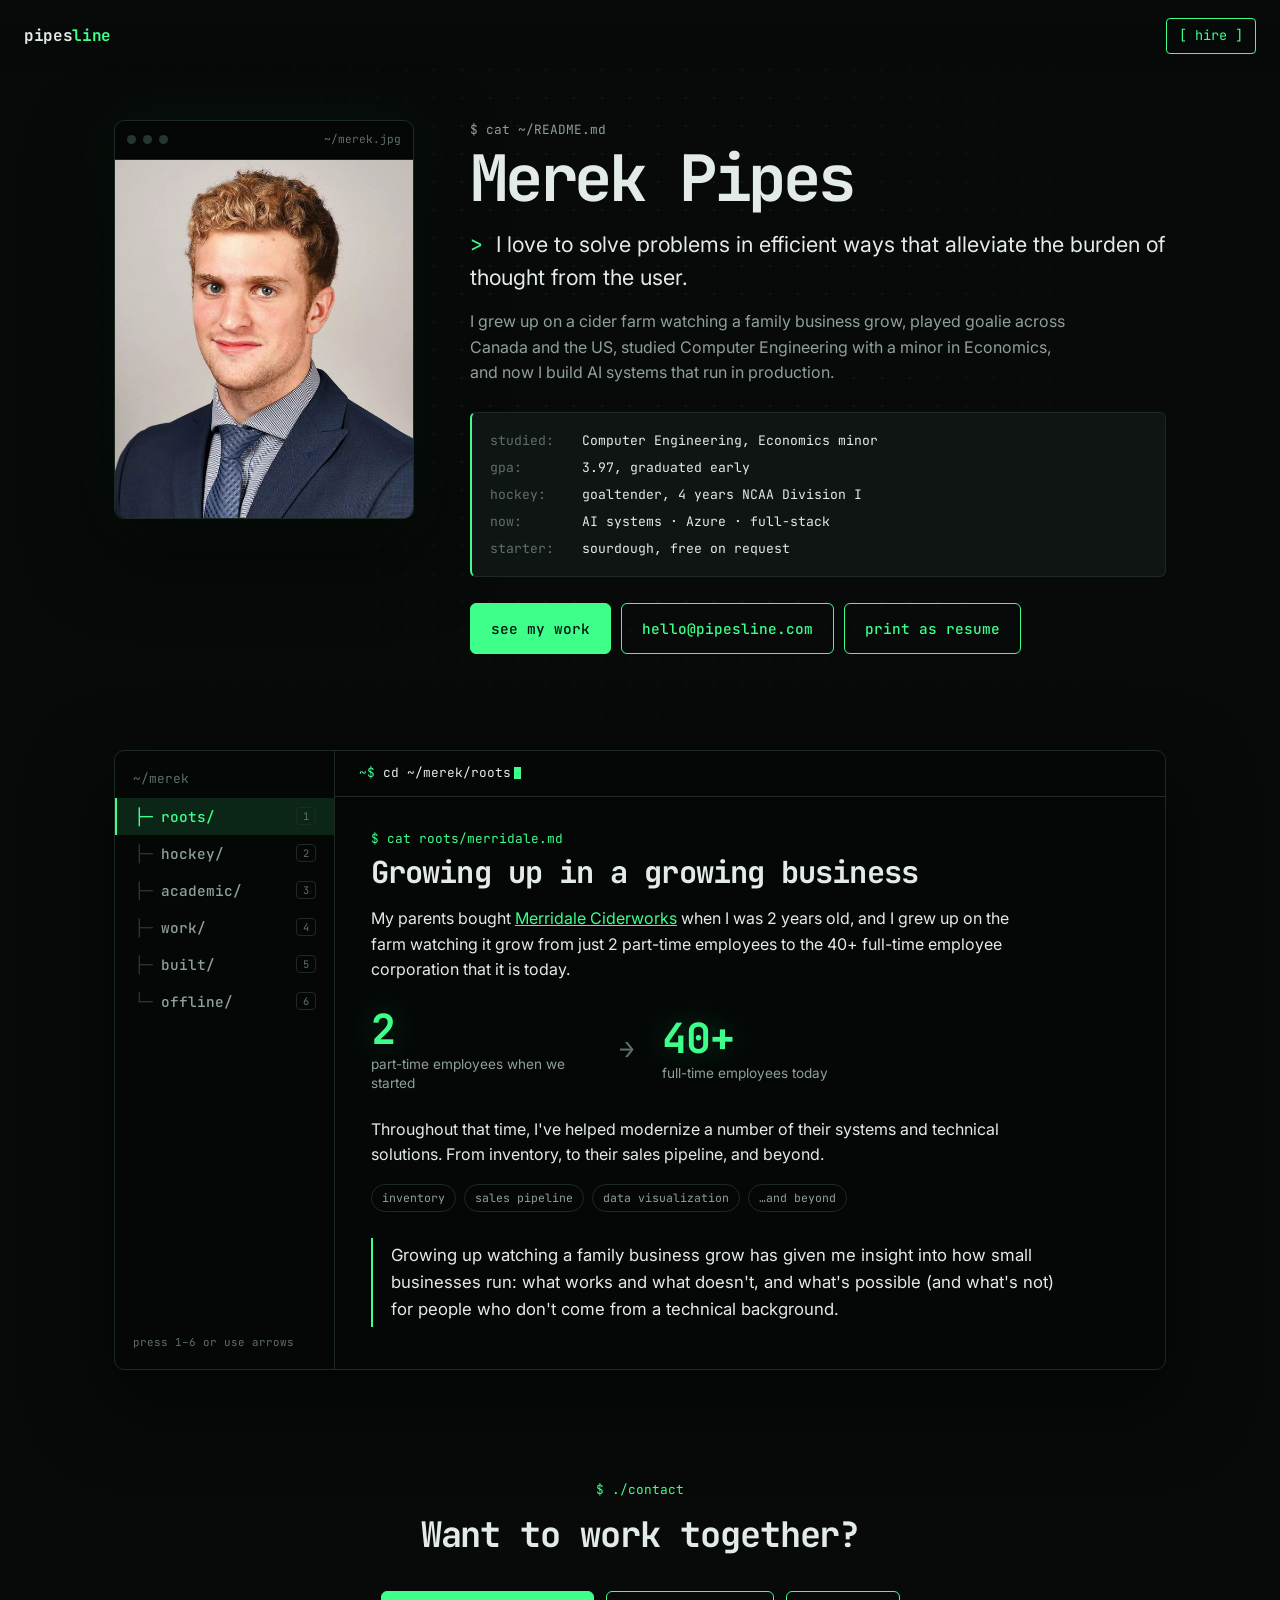
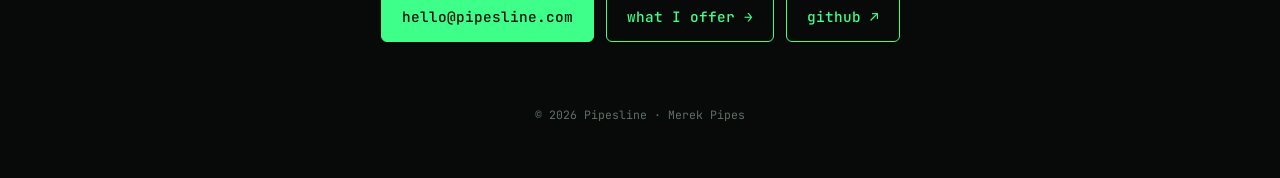
==== about.html @ 4e876d2f "Add interactive about page New /about page with headshot and a terminal-style explorer (roots, hocke" ====
<!doctype html>
<html lang="en">
<head>
  <meta charset="utf-8">
  <meta name="viewport" content="width=device-width, initial-scale=1">
  <title>Merek Pipes — About</title>
  <meta name="description" content="Merek Pipes: grew up in a family cider business, played NCAA D1 hockey, played NCAA D1 hockey as a goaltender, studied Computer Engineering with a minor in Economics, and now builds AI systems in Azure.">
  <meta name="theme-color" content="#070a09">
  <meta property="og:title" content="Merek Pipes — About">
  <meta property="og:description" content="Family business roots, D1 hockey, Computer Engineering, and production AI systems.">
  <meta property="og:url" content="https://pipesline.com/about">
  <meta property="og:image" content="https://pipesline.com/img/merek.jpg">
  <link rel="icon" href="data:image/svg+xml,%3Csvg xmlns='http://www.w3.org/2000/svg' viewBox='0 0 32 32'%3E%3Crect width='32' height='32' rx='7' fill='%23070a09'/%3E%3Cpath d='M11 26V8h6.5a5 5 0 0 1 0 10H11' fill='none' stroke='%233dff8a' stroke-width='3.5' stroke-linecap='round' stroke-linejoin='round'/%3E%3C/svg%3E">
  <link rel="preconnect" href="https://fonts.googleapis.com">
  <link rel="preconnect" href="https://fonts.gstatic.com" crossorigin>
  <link href="https://fonts.googleapis.com/css2?family=Inter:wght@400;500;600&family=JetBrains+Mono:wght@400;500;700&display=swap" rel="stylesheet">
  <link rel="stylesheet" href="styles.css">
  <link rel="stylesheet" href="about.css">
  <script>document.documentElement.classList.add('js')</script>
</head>
<body>
  <header class="topbar">
    <a class="mark mono" href="index.html">pipes<span>line</span></a>
    <nav class="top-links">
      <a class="hire mono" href="index.html#output">[ hire ]</a>
    </nav>
  </header>

  <main class="about">
    <!-- ---------- intro ---------- -->
    <section class="intro">
      <figure class="photo">
        <div class="term-bar" aria-hidden="true">
          <i></i><i></i><i></i>
          <span class="mono">~/merek.jpg</span>
        </div>
        <img src="img/merek.jpg" width="560" height="672" alt="Headshot of Merek Pipes in a navy suit">
      </figure>

      <div class="intro-text">
        <p class="cmd mono">$ cat ~/README.md</p>
        <h1 class="mono">Merek Pipes</h1>
        <p class="lead">I love to solve problems in efficient ways that alleviate the burden of thought from the user.</p>
        <p>I grew up on a cider farm watching a family business grow, played goalie across Canada and the US, studied Computer Engineering with a minor in Economics, and now I build AI systems that run in production.</p>

        <dl class="facts mono">
          <div><dt>studied</dt><dd>Computer Engineering, Economics minor</dd></div>
          <div><dt>gpa</dt><dd>3.97, graduated early</dd></div>
          <div><dt>hockey</dt><dd>goaltender, 4 years NCAA Division I</dd></div>
          <div><dt>now</dt><dd>AI systems · Azure · full-stack</dd></div>
          <div><dt>starter</dt><dd>sourdough, free on request</dd></div>
        </dl>

        <div class="intro-cta">
          <a class="btn primary mono" href="#explore" data-goto="work">see my work</a>
          <a class="btn mono" href="mailto:hello@pipesline.com" data-email>hello@pipesline.com</a>
          <button class="btn mono" type="button" data-print>print as resume</button>
        </div>
      </div>
    </section>

    <!-- ---------- explorer ---------- -->
    <section class="explorer" id="explore" aria-label="About Merek">
      <div class="tree mono" role="tablist" aria-label="Sections" aria-orientation="vertical">
        <p class="tree-root" aria-hidden="true">~/merek</p>
        <button role="tab" id="t-roots" aria-controls="roots" type="button"><span class="br" aria-hidden="true">├─</span>roots/<kbd>1</kbd></button>
        <button role="tab" id="t-hockey" aria-controls="hockey" type="button"><span class="br" aria-hidden="true">├─</span>hockey/<kbd>2</kbd></button>
        <button role="tab" id="t-academic" aria-controls="academic" type="button"><span class="br" aria-hidden="true">├─</span>academic/<kbd>3</kbd></button>
        <button role="tab" id="t-work" aria-controls="work" type="button"><span class="br" aria-hidden="true">├─</span>work/<kbd>4</kbd></button>
        <button role="tab" id="t-built" aria-controls="built" type="button"><span class="br" aria-hidden="true">├─</span>built/<kbd>5</kbd></button>
        <button role="tab" id="t-offline" aria-controls="offline" type="button"><span class="br" aria-hidden="true">└─</span>offline/<kbd>6</kbd></button>
        <p class="tree-hint" aria-hidden="true">press 1–6 or use arrows</p>
      </div>

      <div class="pane">
        <div class="pane-bar mono" aria-hidden="true"><span class="pane-prompt">~$</span> <span id="paneCmd">ls ~/merek</span><span class="caret"></span></div>

        <!-- roots -->
        <section class="panel" role="tabpanel" id="roots" aria-labelledby="t-roots" tabindex="0">
          <p class="cmd mono">$ cat roots/merridale.md</p>
          <h2 class="mono">Growing up in a growing business</h2>
          <p>My parents bought <a href="https://merridale.ca" target="_blank" rel="noopener">Merridale Ciderworks</a> when I was 2 years old, and I grew up on the farm watching it grow from just 2 part-time employees to the 40+ full-time employee corporation that it is today.</p>

          <div class="stats">
            <div class="stat"><b class="mono" data-count="2">2</b><span>part-time employees when we started</span></div>
            <div class="stat-arrow mono" aria-hidden="true">→</div>
            <div class="stat"><b class="mono" data-count="40" data-suffix="+">40+</b><span>full-time employees today</span></div>
          </div>

          <p>Throughout that time, I've helped modernize a number of their systems and technical solutions. From inventory, to their sales pipeline, and beyond.</p>
          <ul class="tags mono" aria-label="Systems I helped modernize">
            <li>inventory</li><li>sales pipeline</li><li>data visualization</li><li>…and beyond</li>
          </ul>
          <blockquote>Growing up watching a family business grow has given me insight into how small businesses run: what works and what doesn't, and what's possible (and what's not) for people who don't come from a technical background.</blockquote>
        </section>

        <!-- hockey -->
        <section class="panel" role="tabpanel" id="hockey" aria-labelledby="t-hockey" tabindex="0">
          <p class="cmd mono">$ traceroute union-college</p>
          <h2 class="mono">Hockey took me across the map</h2>
          <p>I grew up in Cobble Hill, BC, and played hockey all across Canada and the United States. It took me from Shawnigan Lake, to Richmond, to La Ronge, Saskatchewan, to Swan Valley, Manitoba, and all the way to Schenectady, New York, where I got a hockey scholarship to play goal for Union College.</p>

          <div class="route" style="--p: 0">
            <div class="route-track" aria-hidden="true"><div class="route-fill"></div></div>
            <ol>
              <li><span class="dot" aria-hidden="true"></span><b>Shawnigan Lake</b><span>British Columbia</span></li>
              <li><span class="dot" aria-hidden="true"></span><b>Richmond</b><span>British Columbia</span></li>
              <li><span class="dot" aria-hidden="true"></span><b>La Ronge</b><span>Saskatchewan</span></li>
              <li><span class="dot" aria-hidden="true"></span><b>Swan Valley</b><span>Manitoba</span></li>
              <li><span class="dot" aria-hidden="true"></span><b>Schenectady</b><span>New York · Union College</span></li>
            </ol>
          </div>
          <button class="replay mono" type="button" data-replay>↻ replay the trip</button>

          <div class="stats">
            <div class="stat"><b class="mono">4</b><span>years at Union College, NCAA Division I</span></div>
            <div class="stat"><b class="mono">4×</b><span>Thomas Van Arden Dukehart Academic Award, highest GPA on the team</span></div>
          </div>
        </section>

        <!-- academic -->
        <section class="panel" role="tabpanel" id="academic" aria-labelledby="t-academic" tabindex="0">
          <p class="cmd mono">$ cat academic/transcript</p>
          <h2 class="mono">Union College</h2>
          <p>A degree in Computer Engineering with a minor in Economics. I graduated early with a 3.97 GPA while juggling hockey, school, and research.</p>

          <div class="stats">
            <div class="stat"><b class="mono" data-count="3.97" data-decimals="2">3.97</b><span>GPA</span></div>
            <div class="stat"><b class="mono">early</b><span>graduated ahead of schedule</span></div>
          </div>

          <h3 class="mono">research/</h3>
          <p>For my 3rd and 4th year, I did research with Professor Chandra Pappu in using chaos theory for a joint radar and communication waveform: <em>controlled chaotic signals for dual-functional bistatic radar-communication systems</em>. The idea is to integrate radar with communications so you need fewer RF transmitters.</p>
          <figure class="chaos">
            <canvas id="chaos" height="150" aria-hidden="true"></canvas>
            <figcaption class="mono">
              <span>two Lorenz signals that start <b>0.000001</b> apart. deterministic, but they look like noise.</span>
              <button type="button" data-rerun>↻ nudge &amp; rerun</button>
            </figcaption>
          </figure>

          <h3 class="mono">awards/</h3>
          <ul class="awards">
            <li><b>IEEE AESS Engineering Scholarship</b><span>Given to only 2 people annually across the country, for research in the aerospace field. The first recipient from Union College.</span></li>
            <li><b>Top Computer / Electrical Engineer</b><span>Awarded to the most excellent Computer or Electrical Engineer in my year.</span></li>
            <li><b>4× AHCA All-American Scholar</b><span>American Hockey Coaches Association.</span></li>
            <li><b>ECAC Hockey All-Academic Team</b></li>
            <li><b>4× Thomas Van Arden Dukehart Academic Award</b><span>Highest GPA on the Union men's hockey team.</span></li>
          </ul>
        </section>

        <!-- work -->
        <section class="panel" role="tabpanel" id="work" aria-labelledby="t-work" tabindex="0">
          <p class="cmd mono">$ ls work/</p>
          <h2 class="mono">Two systems, both running in production</h2>
          <p>At work, I've built two different systems. Both are full IaC setups in Azure.</p>

          <article class="system">
            <p class="ship-k mono">01 · graph rag · prediction</p>
            <h3>Time entries that write themselves</h3>
            <p>It pulls data from a number of integrations and stores it on a synced schedule. It then makes predictions on that data using a graph RAG system to create time entries for billable and non-billable hours against jobs.</p>

            <div class="flow">
              <ul class="sources mono" aria-label="Integrations">
                <li>GitHub</li><li>Google Calendar</li><li>Google Drive</li><li>Outlook Calendar</li><li>OneDrive</li><li>Jira</li><li>Zoom</li><li>etc.</li>
              </ul>
              <div class="flow-pipe mono" aria-hidden="true"><span>synced on a schedule</span></div>
              <div class="entry mono" id="entry">
                <p class="entry-head"><span>new time entry</span><em>example</em></p>
                <dl>
                  <div><dt>job</dt><dd data-v="Client A · Platform rebuild"></dd></div>
                  <div><dt>task</dt><dd data-v="Development"></dd></div>
                  <div><dt>hours</dt><dd data-v="2.5"></dd></div>
                  <div><dt>billable</dt><dd data-v="yes"></dd></div>
                  <div><dt>notes</dt><dd data-v="Sprint review, PR fixes"></dd></div>
                </dl>
              </div>
            </div>

            <p>A time entry has a lot of fields (job, task, hours, and more) that it needs to accurately guess, so it uses both heuristics and classification. It falls through a tiered system, first to last:</p>
            <ol class="layers mono">
              <li>history for the client <span>learned behaviour</span></li>
              <li>history of teammates</li>
              <li>full-text search</li>
              <li>vector search</li>
              <li>LLMs</li>
              <li>…and more</li>
            </ol>
          </article>

          <article class="system">
            <p class="ship-k mono">02 · agent · reporting</p>
            <h3>A chatbot that can actually do things</h3>
            <p>A chatbot that has sandboxed access to do reporting, as well as take actions like approving timesheets. It can create charts for a user, tracks the history of how people are using it, and has proper token tooling for security.</p>
            <ul class="tags mono">
              <li>sandboxed reporting</li><li>approves timesheets</li><li>builds charts</li><li>usage history</li><li>token security</li>
            </ul>
          </article>

          <h3 class="mono">also/</h3>
          <p>Outside of that, I keep up to date on all the models, and I have extensive experience in how best to use AI within a corporate environment in the most secure way possible. Before this I was doing a lot of full-stack web development, and I have a ton of experience on the web side of things.</p>
          <ul class="tags mono" aria-label="Stack">
            <li>Azure</li><li>IaC</li><li>Graph RAG</li><li>vector search</li><li>LLM agents</li><li>secure enterprise AI</li><li>full-stack web</li>
          </ul>
        </section>

        <!-- built -->
        <section class="panel" role="tabpanel" id="built" aria-labelledby="t-built" tabindex="0">
          <p class="cmd mono">$ ls built/</p>
          <h2 class="mono">Things I've built</h2>
          <div class="shipped">
            <a class="ship" href="https://qclstaffboats.com" target="_blank" rel="noopener">
              <span class="ship-k mono">operations · live ↗</span>
              <b>qclstaffboats.com</b>
              <span>Staff scheduling and boat booking for a fishing lodge.</span>
            </a>
            <a class="ship" href="https://rentive.ca" target="_blank" rel="noopener">
              <span class="ship-k mono">product · live ↗</span>
              <b>rentive.ca</b>
              <span>Rental marketplace with AI support and AI listing import. Built solo.</span>
            </a>
            <div class="ship">
              <span class="ship-k mono">data viz</span>
              <b>Merridale sales pipeline</b>
              <span>Data visualization of the sales pipeline at Merridale Ciderworks.</span>
            </div>
            <div class="ship">
              <span class="ship-k mono">hardware · ml</span>
              <b>Remote weather station</b>
              <span>A remote weather station powered by machine learning.</span>
            </div>
          </div>
          <button class="replay mono" type="button" data-goto="work">→ and the two systems I built at work</button>
        </section>

        <!-- offline -->
        <section class="panel" role="tabpanel" id="offline" aria-labelledby="t-offline" tabindex="0">
          <p class="cmd mono">$ cat offline/*.txt</p>
          <h2 class="mono">When I'm not coding</h2>
          <ul class="hobbies">
            <li><span class="glyph mono" aria-hidden="true">U·ᴥ·U</span><b class="mono">dog sitting</b></li>
            <li><span class="glyph mono" aria-hidden="true">■━━■</span><b class="mono">working out</b></li>
            <li><span class="glyph mono" aria-hidden="true">━━╋━━</span><b class="mono">BJJ</b></li>
            <li><span class="glyph mono" aria-hidden="true">~♨~</span><b class="mono">cooking + baking</b></li>
          </ul>

          <div class="starter">
            <div class="jar" aria-hidden="true"><div class="dough"></div></div>
            <div class="starter-text">
              <p>I would happily share sourdough starter with anyone who would ask.</p>
              <p class="mono starter-state" id="starterState" aria-live="polite">status: hungry</p>
              <button class="btn mono" type="button" id="feed">feed the starter</button>
              <a class="btn primary mono" id="askStarter" href="mailto:hello@pipesline.com?subject=Sourdough%20starter" hidden>ask for some →</a>
            </div>
          </div>
        </section>
      </div>
    </section>

    <section class="about-foot">
      <p class="cmd mono">$ ./contact</p>
      <h2 class="mono">Want to work together?</h2>
      <div class="cta">
        <a class="btn primary mono" href="mailto:hello@pipesline.com" data-email>hello@pipesline.com</a>
        <a class="btn mono" href="index.html">what I offer →</a>
        <a class="btn mono" href="https://github.com/merekpipesvi" target="_blank" rel="noopener">github ↗</a>
      </div>
      <footer class="foot mono">© 2026 Pipesline · Merek Pipes</footer>
    </section>
  </main>

  <script src="config.js"></script>
  <script src="about.js" defer></script>
</body>
</html>
---- styles.css ----
:root {
  --bg: #070a09;
  --bg-2: #0c110f;
  --surface: #0e1512;
  --line: #1d2a24;
  --text: #e2ebe5;
  --muted: #8fa096;
  --dim: #5f7066;
  --accent: #3dff8a;
  --accent-ink: #03130a;
  --accent-soft: rgba(61, 255, 138, .12);
  --pipe: #111a16;
  --pipe-edge: #26362e;
  --mono: 'JetBrains Mono', ui-monospace, SFMono-Regular, Menlo, Consolas, monospace;
  --sans: 'Inter', system-ui, -apple-system, 'Segoe UI', Roboto, sans-serif;
  --node: 56px;
  --gutter: 24px;
  color-scheme: dark;
}

* { box-sizing: border-box; }
html { scroll-behavior: smooth; }
body {
  margin: 0;
  position: relative;
  overflow-x: hidden;
  background: var(--bg);
  color: var(--text);
  font: 16px/1.6 var(--sans);
  -webkit-font-smoothing: antialiased;
}
/* faint dot grid */
body::before {
  content: "";
  position: fixed;
  inset: 0;
  pointer-events: none;
  background-image: radial-gradient(rgba(61, 255, 138, .08) 1px, transparent 1px);
  background-size: 28px 28px;
  -webkit-mask-image: radial-gradient(ellipse at 50% 35%, #000 25%, transparent 75%);
          mask-image: radial-gradient(ellipse at 50% 35%, #000 25%, transparent 75%);
}

.mono { font-family: var(--mono); }
.sr-only {
  position: absolute; width: 1px; height: 1px; padding: 0; margin: -1px;
  overflow: hidden; clip: rect(0 0 0 0); white-space: nowrap; border: 0;
}
:focus-visible { outline: 2px solid var(--accent); outline-offset: 3px; border-radius: 4px; }
a { color: var(--accent); }

.skip { position: absolute; left: -9999px; top: 12px; z-index: 20; background: var(--accent); color: var(--accent-ink); padding: 8px 12px; }
.skip:focus { left: 12px; }

/* ---------- top bar ---------- */
.topbar {
  position: fixed; inset: 0 0 auto; z-index: 10;
  display: flex; justify-content: space-between; align-items: center;
  padding: 18px var(--gutter);
  background: linear-gradient(var(--bg) 35%, transparent);
}
.mark { color: var(--text); text-decoration: none; font-weight: 700; letter-spacing: -.02em; }
.mark span, .wordmark span { color: var(--accent); }
.hire {
  color: var(--accent); text-decoration: none; font-size: .85rem;
  padding: 6px 12px; border: 1px solid var(--accent); border-radius: 4px;
  transition: background .2s, color .2s;
}
.hire:hover { background: var(--accent); color: var(--accent-ink); }
.top-links { display: flex; gap: 10px; }
.hire.ghost { color: var(--muted); border-color: var(--line); }
.hire.ghost:hover { color: var(--accent-ink); border-color: var(--accent); }
.more-link { display: inline-block; margin-top: 16px; color: var(--accent); font-size: .8rem; text-decoration: none; }
.more-link span { color: var(--muted); transition: color .2s; }
.more-link:hover span { color: var(--text); }

/* ---------- pipe ---------- */
main { position: relative; z-index: 2; }
.pipe { position: absolute; top: 0; left: 0; z-index: 1; pointer-events: none; }
.pipe path { fill: none; stroke-linecap: round; stroke-linejoin: round; }
.p-measure { stroke: none; }
.p-edge { stroke: var(--pipe-edge); stroke-width: 20; }
.p-body { stroke: var(--pipe); stroke-width: 14; }
.p-glow { stroke: var(--accent); stroke-width: 24; opacity: .13; }
.p-fill { stroke: var(--accent); stroke-width: 8; }
.p-mask { stroke: #fff; stroke-width: 10; }
.p-flow {
  stroke: rgba(3, 19, 10, .55); stroke-width: 3;
  stroke-dasharray: 2 16;
  animation: flow .7s linear infinite;
}
@keyframes flow { to { stroke-dashoffset: -18; } }
.p-glow, .p-fill, .p-head, .p-head-glow { visibility: hidden; }
.flowing .p-glow, .flowing .p-fill { visibility: visible; }
.has-head .p-head, .has-head .p-head-glow { visibility: visible; }
.p-head { fill: #d9ffe8; }

.flange {
  width: 36px; height: 16px;
  background: var(--pipe); border: 2px solid var(--pipe-edge); border-radius: 4px;
  transition: border-color .4s, box-shadow .4s;
}
.flowing .inlet, .output.on .sink { border-color: var(--accent); box-shadow: 0 0 24px rgba(61, 255, 138, .45); }

/* ---------- hero ---------- */
.hero {
  position: relative;
  min-height: 100vh; min-height: 100svh;
  display: grid; place-content: center; text-align: center;
  padding: 0 var(--gutter);
}
.prompt { color: var(--dim); font-size: .85rem; margin: 0 0 12px; }
.wordmark {
  margin: 0; font-weight: 700; line-height: 1;
  font-size: clamp(3.2rem, 13vw, 8.5rem); letter-spacing: -.05em;
}
.wordmark span { text-shadow: 0 0 48px rgba(61, 255, 138, .35); }
.tagline { color: var(--muted); font-size: clamp(.95rem, 2.2vw, 1.2rem); margin: 22px 0 0; min-height: 1.6em; }
.caret {
  display: inline-block; width: .55em; height: 1.1em; margin-left: 3px;
  background: var(--accent); vertical-align: -.18em;
  animation: blink 1.05s steps(1) infinite;
}
@keyframes blink { 50% { opacity: 0; } }
.cue {
  position: absolute; left: 0; right: 0; bottom: 104px; margin: 0;
  color: var(--dim); font-size: .75rem; letter-spacing: .08em;
  transition: opacity .4s;
  animation: bob 2.2s ease-in-out infinite;
}
@keyframes bob { 50% { transform: translateY(5px); } }
.flowing .cue { opacity: 0; }
.inlet { position: absolute; left: 50%; bottom: 56px; transform: translateX(-50%); }

/* ---------- stages ---------- */
.pipeline { max-width: 1040px; margin: 0 auto; padding: 12vh var(--gutter) 0; }
.stage {
  display: flex; align-items: flex-start; gap: 28px;
  margin-bottom: clamp(170px, 30vh, 300px);
}
.stage:nth-child(even) { flex-direction: row-reverse; }
.node {
  flex: none; width: var(--node); height: var(--node); border-radius: 50%;
  display: grid; place-items: center;
  background: var(--bg-2); border: 2px solid var(--pipe-edge);
  color: var(--dim); font-size: .8rem; font-weight: 500;
  transition: border-color .4s, color .4s, box-shadow .4s;
}
.stage.on .node {
  border-color: var(--accent); color: var(--accent);
  box-shadow: 0 0 0 6px var(--accent-soft), 0 0 32px rgba(61, 255, 138, .35);
}
.card { max-width: 460px; padding-top: 6px; }
.js .card { opacity: 0; transform: translateY(18px); transition: opacity .6s ease, transform .6s ease; }
.js .stage.seen .card { opacity: 1; transform: none; }
.cmd { color: var(--accent); font-size: .8rem; margin: 0 0 6px; }
.card h2 { font-size: clamp(1.45rem, 3vw, 2rem); line-height: 1.15; letter-spacing: -.03em; margin: 0 0 8px; }
.hook { color: var(--muted); font-size: 1.05rem; margin: 0 0 16px; }

summary {
  display: inline-flex; align-items: center; gap: 8px; cursor: pointer; list-style: none;
  font: 500 .8rem var(--mono); color: var(--text);
  padding: 6px 14px; border: 1px solid var(--line); border-radius: 999px;
  transition: border-color .2s;
}
summary::-webkit-details-marker { display: none; }
summary::before { content: "+"; color: var(--accent); }
details[open] summary::before { content: "−"; }
summary:hover { border-color: var(--accent); }
.more {
  margin-top: 14px; padding: 16px 18px;
  background: var(--surface); border: 1px solid var(--line); border-left: 2px solid var(--accent); border-radius: 6px;
}
.more ul { margin: 0; padding-left: 1.1em; }
.more li { margin: 4px 0; }
.more li::marker { color: var(--accent); }
.meta { margin: 12px 0 0; font: .72rem var(--mono); color: var(--dim); text-transform: uppercase; letter-spacing: .08em; }

/* ---------- output / terminal ---------- */
.output { max-width: 760px; margin: 0 auto; padding: 0 var(--gutter) 6vh; min-height: 85vh; }
.sink { margin: 0 auto; }
.terminal {
  margin-top: -2px;
  background: #040706; border: 1px solid var(--line); border-radius: 10px; overflow: hidden;
  box-shadow: 0 30px 80px rgba(0, 0, 0, .55);
  transition: border-color .3s, box-shadow .4s;
}
.output.on .terminal { box-shadow: 0 30px 80px rgba(0, 0, 0, .55), 0 0 60px rgba(61, 255, 138, .08); }
.terminal:focus-within { border-color: var(--accent); }
.term-bar { display: flex; align-items: center; gap: 7px; padding: 11px 14px; border-bottom: 1px solid var(--line); }
.term-bar i { width: 10px; height: 10px; border-radius: 50%; background: var(--pipe-edge); }
.term-bar span { margin-left: auto; color: var(--dim); font-size: .72rem; }
.term-body { padding: 18px 20px; font-size: .9rem; line-height: 1.75; min-height: 280px; max-height: 440px; overflow-y: auto; cursor: text; }
.term-out p { margin: 0; white-space: pre-wrap; word-break: break-word; }
.term-out .cmdline { color: var(--text); }
.term-out .cmdline::before { content: "~$ "; color: var(--accent); }
.term-out .ok { color: var(--accent); }
.term-out .dim { color: var(--muted); }
.term-out .err { color: #ff8b80; }
.term-form { display: flex; align-items: center; gap: 10px; }
.term-form label { color: var(--accent); white-space: nowrap; }
.term-form input {
  flex: 1; min-width: 0; padding: 0; border: 0; outline: none; background: transparent;
  color: var(--text); font: inherit; caret-color: var(--accent);
}

.cta { display: flex; flex-wrap: wrap; justify-content: center; gap: 12px; margin-top: 28px; }
.btn {
  padding: 13px 20px; border: 1px solid var(--accent); border-radius: 6px;
  color: var(--accent); text-decoration: none; font-size: .9rem; font-weight: 500;
  transition: background .2s, color .2s, box-shadow .2s;
}
.btn.primary { background: var(--accent); color: var(--accent-ink); }
.btn:hover { box-shadow: 0 0 28px rgba(61, 255, 138, .35); }
.foot { margin-top: 64px; text-align: center; color: var(--dim); font-size: .72rem; }

.gauge {
  position: fixed; right: 18px; bottom: 16px; z-index: 10;
  color: var(--dim); font-size: .7rem; letter-spacing: .06em;
}
.gauge b { color: var(--accent); font-weight: 500; }


/* ---------- whoami tags + shipped grid ---------- */
.tags { display: flex; flex-wrap: wrap; gap: 8px; margin: 0; padding: 0; list-style: none; }
.tags li {
  font-size: .72rem; color: var(--muted);
  padding: 4px 10px; border: 1px solid var(--line); border-radius: 999px;
}
.stage.wide .card { max-width: 620px; }
.shipped { display: grid; grid-template-columns: repeat(2, minmax(0, 1fr)); gap: 12px; margin-top: 6px; }
.ship {
  display: flex; flex-direction: column; gap: 4px;
  padding: 16px 16px 18px;
  background: var(--surface); border: 1px solid var(--line); border-radius: 8px;
  color: var(--muted); text-decoration: none; font-size: .9rem; line-height: 1.45;
  transition: border-color .25s, transform .25s, box-shadow .25s;
}
.ship b { color: var(--text); font-size: 1.02rem; font-weight: 600; }
.ship-k { color: var(--accent); font-size: .66rem; text-transform: uppercase; letter-spacing: .08em; }
.ship:hover { border-color: var(--pipe-edge); transform: translateY(-2px); }
a.ship:hover { border-color: var(--accent); box-shadow: 0 0 28px rgba(61, 255, 138, .12); }
.js .stage.seen .ship { animation: rise .5s ease both; }
.js .stage.seen .ship:nth-child(2) { animation-delay: .08s; }
.js .stage.seen .ship:nth-child(3) { animation-delay: .16s; }
.js .stage.seen .ship:nth-child(4) { animation-delay: .24s; }
@keyframes rise { from { opacity: 0; transform: translateY(10px); } }

/* Lenis smooth scroll */
html.lenis, html.lenis body { height: auto; }
.lenis.lenis-smooth { scroll-behavior: auto !important; }

/* ---------- mobile: pipe runs straight down the left ---------- */
@media (max-width: 720px) {
  :root { --node: 40px; --gutter: 16px; }
  .stage, .stage:nth-child(even) { flex-direction: row; gap: 18px; margin-bottom: clamp(120px, 20vh, 200px); }
  .card { padding-top: 2px; }
  .hook { font-size: 1rem; }
  .term-form .long { display: none; }
  .term-body { padding: 16px; font-size: .85rem; }
  .shipped { grid-template-columns: 1fr; }
}

@media (prefers-reduced-motion: reduce) {
  html { scroll-behavior: auto; }
  *, *::before, *::after { animation: none !important; transition: none !important; }
}
---- about.css ----
/* About page. Builds on the tokens and components in styles.css. */

[hidden] { display: none !important; }

.about { max-width: 1100px; margin: 0 auto; padding: 120px var(--gutter) 0; position: relative; z-index: 2; }

/* ---------- intro ---------- */
.intro { display: grid; grid-template-columns: minmax(220px, 300px) 1fr; gap: 56px; align-items: start; }
.photo {
  margin: 0; overflow: hidden;
  background: #040706; border: 1px solid var(--line); border-radius: 10px;
  box-shadow: 0 30px 80px rgba(0, 0, 0, .55), 0 0 60px rgba(61, 255, 138, .06);
}
.photo .term-bar { display: flex; align-items: center; gap: 7px; padding: 10px 12px; border-bottom: 1px solid var(--line); }
.photo .term-bar i { width: 9px; height: 9px; border-radius: 50%; background: var(--pipe-edge); }
.photo .term-bar span { margin-left: auto; color: var(--dim); font-size: .7rem; }
.photo img { display: block; width: 100%; height: auto; }

.intro-text h1 { font-size: clamp(2.4rem, 6vw, 4rem); line-height: 1; letter-spacing: -.05em; margin: 0 0 18px; }
.intro-text > p { max-width: 60ch; color: var(--muted); }
.lead { color: var(--text) !important; font-size: clamp(1.1rem, 2.2vw, 1.35rem); line-height: 1.5; margin: 0 0 12px; }
.lead::before { content: "> "; color: var(--accent); font-family: var(--mono); }

.facts { margin: 26px 0 0; padding: 14px 18px; border: 1px solid var(--line); border-left: 2px solid var(--accent); border-radius: 6px; background: var(--surface); font-size: .82rem; }
.facts div { display: grid; grid-template-columns: 80px 1fr; gap: 12px; padding: 3px 0; }
.facts dt { color: var(--dim); }
.facts dt::after { content: ":"; }
.facts dd { margin: 0; color: var(--text); }

.intro-cta { display: flex; flex-wrap: wrap; gap: 10px; margin-top: 26px; }
button.btn { background: none; cursor: pointer; font-family: var(--mono); }
button.btn.primary { background: var(--accent); }

/* ---------- explorer ---------- */
.explorer {
  display: grid; grid-template-columns: 220px minmax(0, 1fr);
  margin-top: 96px; min-height: 620px;
  background: #040706; border: 1px solid var(--line); border-radius: 10px;
  box-shadow: 0 30px 80px rgba(0, 0, 0, .55);
  scroll-margin-top: 80px;
}
html:not(.js) .tree, html:not(.js) .pane-bar { display: none; }
html:not(.js) .explorer { grid-template-columns: 1fr; }

.tree { display: flex; flex-direction: column; padding: 18px 0; border-right: 1px solid var(--line); }
.tree-root { margin: 0 0 8px; padding: 0 18px; color: var(--dim); font-size: .8rem; }
.tree-hint { margin: auto 0 0; padding: 16px 18px 0; color: var(--dim); font-size: .68rem; }
.tree [role="tab"] {
  display: flex; align-items: center; gap: 8px;
  padding: 9px 18px; border: 0; border-left: 2px solid transparent;
  background: none; color: var(--muted); font: 500 .9rem var(--mono); text-align: left; cursor: pointer;
  transition: color .2s, background .2s, border-color .2s;
}
.tree .br { color: var(--pipe-edge); }
.tree kbd { margin-left: auto; font: .65rem var(--mono); color: var(--dim); padding: 1px 6px; border: 1px solid var(--line); border-radius: 4px; }
.tree [role="tab"]:hover { color: var(--text); }
.tree [aria-selected="true"] { color: var(--accent); background: var(--accent-soft); border-left-color: var(--accent); }
.tree [aria-selected="true"] .br { color: var(--accent); }

.pane { min-width: 0; display: flex; flex-direction: column; }
.pane-bar { padding: 12px 24px; border-bottom: 1px solid var(--line); color: var(--text); font-size: .8rem; }
.pane-prompt { color: var(--accent); }
.pane-bar .caret { height: 1em; }

.panel { padding: 32px 36px 40px; outline: none; }
.panel.enter { animation: rise .45s ease both; }
.panel h2 { font-size: clamp(1.4rem, 3vw, 1.9rem); line-height: 1.15; letter-spacing: -.03em; margin: 0 0 14px; }
.panel h3 { margin: 34px 0 10px; font-size: 1.05rem; }
.panel h3.mono { color: var(--accent); font-size: .85rem; font-weight: 500; }
.panel p { max-width: 64ch; }
.panel .tags { margin: 14px 0 0; }
.panel blockquote {
  margin: 26px 0 0; padding: 4px 0 4px 18px; max-width: 64ch;
  border-left: 2px solid var(--accent); color: var(--text); font-size: 1.05rem;
}

/* ---------- stats ---------- */
.stats { display: flex; flex-wrap: wrap; align-items: center; gap: 14px 28px; margin: 24px 0; }
.stat { display: flex; flex-direction: column; gap: 2px; min-width: 120px; max-width: 220px; }
.stat b { color: var(--accent); font-size: clamp(2rem, 4vw, 2.6rem); line-height: 1.1; font-weight: 700; letter-spacing: -.03em; text-shadow: 0 0 32px rgba(61, 255, 138, .3); }
.stat span { color: var(--muted); font-size: .85rem; line-height: 1.4; }
.stat-arrow { color: var(--dim); font-size: 1.6rem; }

/* ---------- hockey route ---------- */
.route { position: relative; margin: 36px 0 12px; }
.route ol { position: relative; display: grid; grid-template-columns: repeat(5, 1fr); margin: 0; padding: 0; list-style: none; }
.route li { display: flex; flex-direction: column; align-items: center; text-align: center; gap: 2px; }
.route li b { margin-top: 10px; font-size: .92rem; color: var(--muted); transition: color .3s; }
.route li span:not(.dot) { font-size: .75rem; color: var(--dim); }
.route .dot {
  width: 22px; height: 22px; border-radius: 50%;
  background: var(--bg-2); border: 2px solid var(--pipe-edge);
  transition: border-color .3s, box-shadow .3s, background .3s;
}
.route li.reached .dot { border-color: var(--accent); background: var(--accent); box-shadow: 0 0 0 5px var(--accent-soft), 0 0 22px rgba(61, 255, 138, .4); }
.route li.reached b { color: var(--text); }
.route-track { position: absolute; left: 10%; right: 10%; top: 8px; height: 6px; border-radius: 3px; background: var(--pipe); box-shadow: 0 0 0 2px var(--pipe-edge); }
.route-fill { height: 100%; border-radius: inherit; background: var(--accent); transform-origin: left; transform: scaleX(var(--p)); transition: transform .5s ease; }

.replay {
  margin-top: 14px; padding: 6px 14px; cursor: pointer;
  background: none; color: var(--text); font-size: .78rem;
  border: 1px solid var(--line); border-radius: 999px; transition: border-color .2s;
}
.replay:hover { border-color: var(--accent); }

/* ---------- chaos canvas ---------- */
.chaos { margin: 18px 0 0; padding: 14px; background: var(--surface); border: 1px solid var(--line); border-radius: 8px; }
.chaos canvas { display: block; width: 100%; height: 150px; }
.chaos figcaption { display: flex; flex-wrap: wrap; justify-content: space-between; align-items: center; gap: 10px; margin-top: 10px; color: var(--dim); font-size: .72rem; }
.chaos figcaption b { color: var(--accent); font-weight: 500; }
.chaos button { background: none; border: 1px solid var(--line); border-radius: 999px; color: var(--text); font: inherit; padding: 4px 12px; cursor: pointer; }
.chaos button:hover { border-color: var(--accent); }

/* ---------- awards ---------- */
.awards { display: grid; grid-template-columns: repeat(2, minmax(0, 1fr)); gap: 12px; margin: 0; padding: 0; list-style: none; }
.awards li { display: flex; flex-direction: column; gap: 4px; padding: 14px 16px; background: var(--surface); border: 1px solid var(--line); border-radius: 8px; }
.awards b { font-weight: 600; }
.awards b::before { content: "★ "; color: var(--accent); }
.awards span { color: var(--muted); font-size: .88rem; line-height: 1.45; }

/* ---------- work ---------- */
.system { margin: 26px 0 0; padding: 22px 24px; background: var(--surface); border: 1px solid var(--line); border-radius: 8px; }
.system h3 { margin: 4px 0 10px; font-size: 1.2rem; }
.system p { color: var(--muted); }

.flow { display: grid; grid-template-columns: 1fr auto 1fr; gap: 18px; align-items: center; margin: 22px 0; }
.sources { display: flex; flex-wrap: wrap; gap: 6px; margin: 0; padding: 0; list-style: none; }
.sources li { font-size: .72rem; padding: 4px 10px; border: 1px solid var(--line); border-radius: 999px; color: var(--muted); background: var(--bg-2); }
.flow.run .sources li { animation: ping 2.4s ease-in-out infinite; }
.flow.run .sources li:nth-child(2n) { animation-delay: .3s; }
.flow.run .sources li:nth-child(3n) { animation-delay: .6s; }
@keyframes ping { 50% { border-color: var(--accent); color: var(--text); } }

.flow-pipe { position: relative; width: 90px; height: 8px; border-radius: 4px; background: var(--pipe); box-shadow: 0 0 0 2px var(--pipe-edge); }
.flow-pipe::after {
  content: ""; position: absolute; inset: 2px 0; border-radius: 2px;
  background: repeating-linear-gradient(90deg, var(--accent) 0 6px, transparent 6px 14px);
  animation: slide .8s linear infinite;
}
@keyframes slide { to { background-position: 14px 0; } }
.flow-pipe span { position: absolute; top: 14px; left: 50%; transform: translateX(-50%); width: 90px; text-align: center; font-size: .62rem; line-height: 1.3; color: var(--dim); }

.entry { padding: 14px 16px; background: #040706; border: 1px solid var(--line); border-radius: 8px; font-size: .78rem; }
.entry-head { display: flex; justify-content: space-between; margin: 0 0 8px; color: var(--accent); }
.entry-head em { font-style: normal; color: var(--dim); font-size: .65rem; text-transform: uppercase; letter-spacing: .08em; }
.entry dl { margin: 0; }
.entry dl div { display: grid; grid-template-columns: 64px 1fr; gap: 8px; padding: 3px 0; border-top: 1px dashed var(--line); }
.entry dt { color: var(--dim); }
.entry dd { margin: 0; color: var(--text); min-height: 1.4em; }
.entry dd.typing::after { content: ""; display: inline-block; width: .5em; height: 1em; margin-left: 2px; background: var(--accent); vertical-align: -.15em; }

.layers { display: flex; flex-direction: column; gap: 6px; margin: 12px 0 0; padding: 0; list-style: none; max-width: 420px; }
.layers { counter-reset: tier; }
.layers li:not(:last-child)::before { counter-increment: tier; content: counter(tier) "  "; color: var(--accent); }
.layers li {
  padding: 8px 14px; border: 1px solid var(--line); border-radius: 6px; background: var(--bg-2);
  font-size: .8rem; color: var(--text);
}
.layers li span { color: var(--dim); }
.layers li span::before { content: "· "; }
.layers li:last-child { color: var(--muted); border-style: dashed; }
#work.enter .layers li { animation: rise .45s ease both; }
#work.enter .layers li:nth-child(2) { animation-delay: .06s; }
#work.enter .layers li:nth-child(3) { animation-delay: .12s; }
#work.enter .layers li:nth-child(4) { animation-delay: .18s; }
#work.enter .layers li:nth-child(5) { animation-delay: .24s; }
#work.enter .layers li:nth-child(6) { animation-delay: .3s; }

/* ---------- built ---------- */
#built .shipped { margin-top: 18px; }

/* ---------- offline ---------- */
.hobbies { display: grid; grid-template-columns: repeat(4, minmax(0, 1fr)); gap: 12px; margin: 22px 0 0; padding: 0; list-style: none; }
.hobbies li {
  display: flex; flex-direction: column; align-items: center; gap: 10px;
  padding: 22px 12px; text-align: center;
  background: var(--surface); border: 1px solid var(--line); border-radius: 8px;
  transition: border-color .25s, transform .25s;
}
.hobbies li:hover { border-color: var(--accent); transform: translateY(-2px); }
.glyph { color: var(--accent); font-size: 1.15rem; white-space: nowrap; }
.hobbies b { font-size: .85rem; font-weight: 500; }

.starter { display: flex; gap: 28px; align-items: center; margin-top: 30px; padding: 22px 24px; background: var(--surface); border: 1px solid var(--line); border-radius: 8px; }
.starter-text p { margin: 0 0 6px; }
.starter-state { color: var(--accent); font-size: .8rem; margin-bottom: 14px !important; }
.starter-text .btn { display: inline-block; margin: 4px 8px 0 0; }
.jar {
  flex: none; position: relative; width: 70px; height: 96px; overflow: hidden;
  border: 2px solid var(--pipe-edge); border-top-width: 6px; border-radius: 8px 8px 14px 14px;
  background: var(--bg-2);
}
.dough {
  position: absolute; left: 0; right: 0; bottom: 0;
  height: calc(28% + var(--lvl, 0) * 17%);
  background: radial-gradient(circle at 30% 30%, rgba(3, 19, 10, .35) 2px, transparent 3px) 0 0 / 12px 12px, #e9dcc0;
  border-radius: 40% 40% 0 0 / 14px 14px 0 0;
  transition: height .6s cubic-bezier(.3, 1.5, .5, 1);
}

/* ---------- foot ---------- */
.about-foot { padding: 110px 0 6vh; text-align: center; }
.about-foot h2 { font-size: clamp(1.5rem, 3.4vw, 2.2rem); letter-spacing: -.03em; margin: 0; }

/* ---------- tablet / mobile ---------- */
@media (max-width: 900px) {
  .flow { grid-template-columns: 1fr; }
  .flow-pipe { width: 8px; height: 46px; margin-left: 20px; }
  .flow-pipe::after { inset: 0 2px; background: repeating-linear-gradient(180deg, var(--accent) 0 6px, transparent 6px 14px); animation-name: slide-y; }
  .flow-pipe span { top: 50%; left: 22px; transform: translateY(-50%); }
  .hobbies { grid-template-columns: repeat(2, minmax(0, 1fr)); }
}
@keyframes slide-y { to { background-position: 0 14px; } }

@media (max-width: 720px) {
  .about { padding-top: 88px; }
  .intro { grid-template-columns: minmax(0, 1fr); gap: 28px; }
  .photo { max-width: 220px; }
  .facts div { grid-template-columns: 68px 1fr; }

  .explorer { grid-template-columns: minmax(0, 1fr); margin-top: 64px; scroll-margin-top: 64px; }
  .tree {
    flex-direction: row; overflow-x: auto; padding: 0; gap: 0;
    border-right: 0; border-bottom: 1px solid var(--line); scrollbar-width: none;
  }
  .tree::-webkit-scrollbar { display: none; }
  .tree-root, .tree-hint, .tree .br, .tree kbd { display: none; }
  .tree [role="tab"] { flex: none; padding: 12px 14px; border-left: 0; border-bottom: 2px solid transparent; font-size: .82rem; }
  .tree [aria-selected="true"] { border-bottom-color: var(--accent); }
  .pane-bar { padding: 10px 16px; }
  .panel { padding: 24px 18px 30px; }
  .system { padding: 18px 16px; }
  .awards { grid-template-columns: 1fr; }

  /* the trip runs downward on small screens */
  .route ol { grid-template-columns: 1fr; grid-auto-rows: 1fr; gap: 0; }
  .route li { flex-direction: row; flex-wrap: wrap; align-items: center; text-align: left; gap: 0 12px; min-height: 58px; }
  .route li b { margin: 0; }
  .route li span:not(.dot) { flex-basis: 100%; padding-left: 34px; margin-top: -6px; }
  .route-track { left: 8px; right: auto; top: 10%; bottom: 10%; width: 6px; height: auto; }
  .route-fill { transform-origin: top; transform: scaleY(var(--p)); }

  .starter { flex-direction: column; align-items: flex-start; }
}

/* ---------- print: the whole thing, as a resume ---------- */
@media print {
  :root { --text: #111; --muted: #333; --dim: #666; --accent: #0a7a3c; --surface: #fff; --line: #ccc; --bg-2: #fff; }
  body { background: #fff; color: #111; font-size: 11pt; }
  body::before, .topbar, .tree, .pane-bar, .intro-cta, .replay, .chaos, .starter, .flow, .hobbies .glyph { display: none !important; }
  .about { padding: 0; max-width: none; }
  .intro { grid-template-columns: 140px 1fr; gap: 24px; }
  .photo { box-shadow: none; }
  .photo .term-bar { display: none; }
  .explorer { display: block; margin-top: 24px; border: 0; box-shadow: none; background: none; min-height: 0; }
  .panel[hidden] { display: block !important; }
  .panel { padding: 16px 0; break-inside: avoid-page; animation: none !important; }
  .stat b { text-shadow: none; }
  .route-track, .route .dot { display: none; }
  .route ol { grid-template-columns: repeat(5, 1fr); }
  .system, .awards li, .ship, .hobbies li { background: none; break-inside: avoid; }
  .about-foot { padding: 16px 0 0; text-align: left; }
  a { color: inherit; }
  .about-foot .cta { justify-content: flex-start; margin-top: 8px; }
  .about-foot .btn { padding: 0 16px 0 0; border: 0; background: none !important; color: var(--text) !important; box-shadow: none; }
}
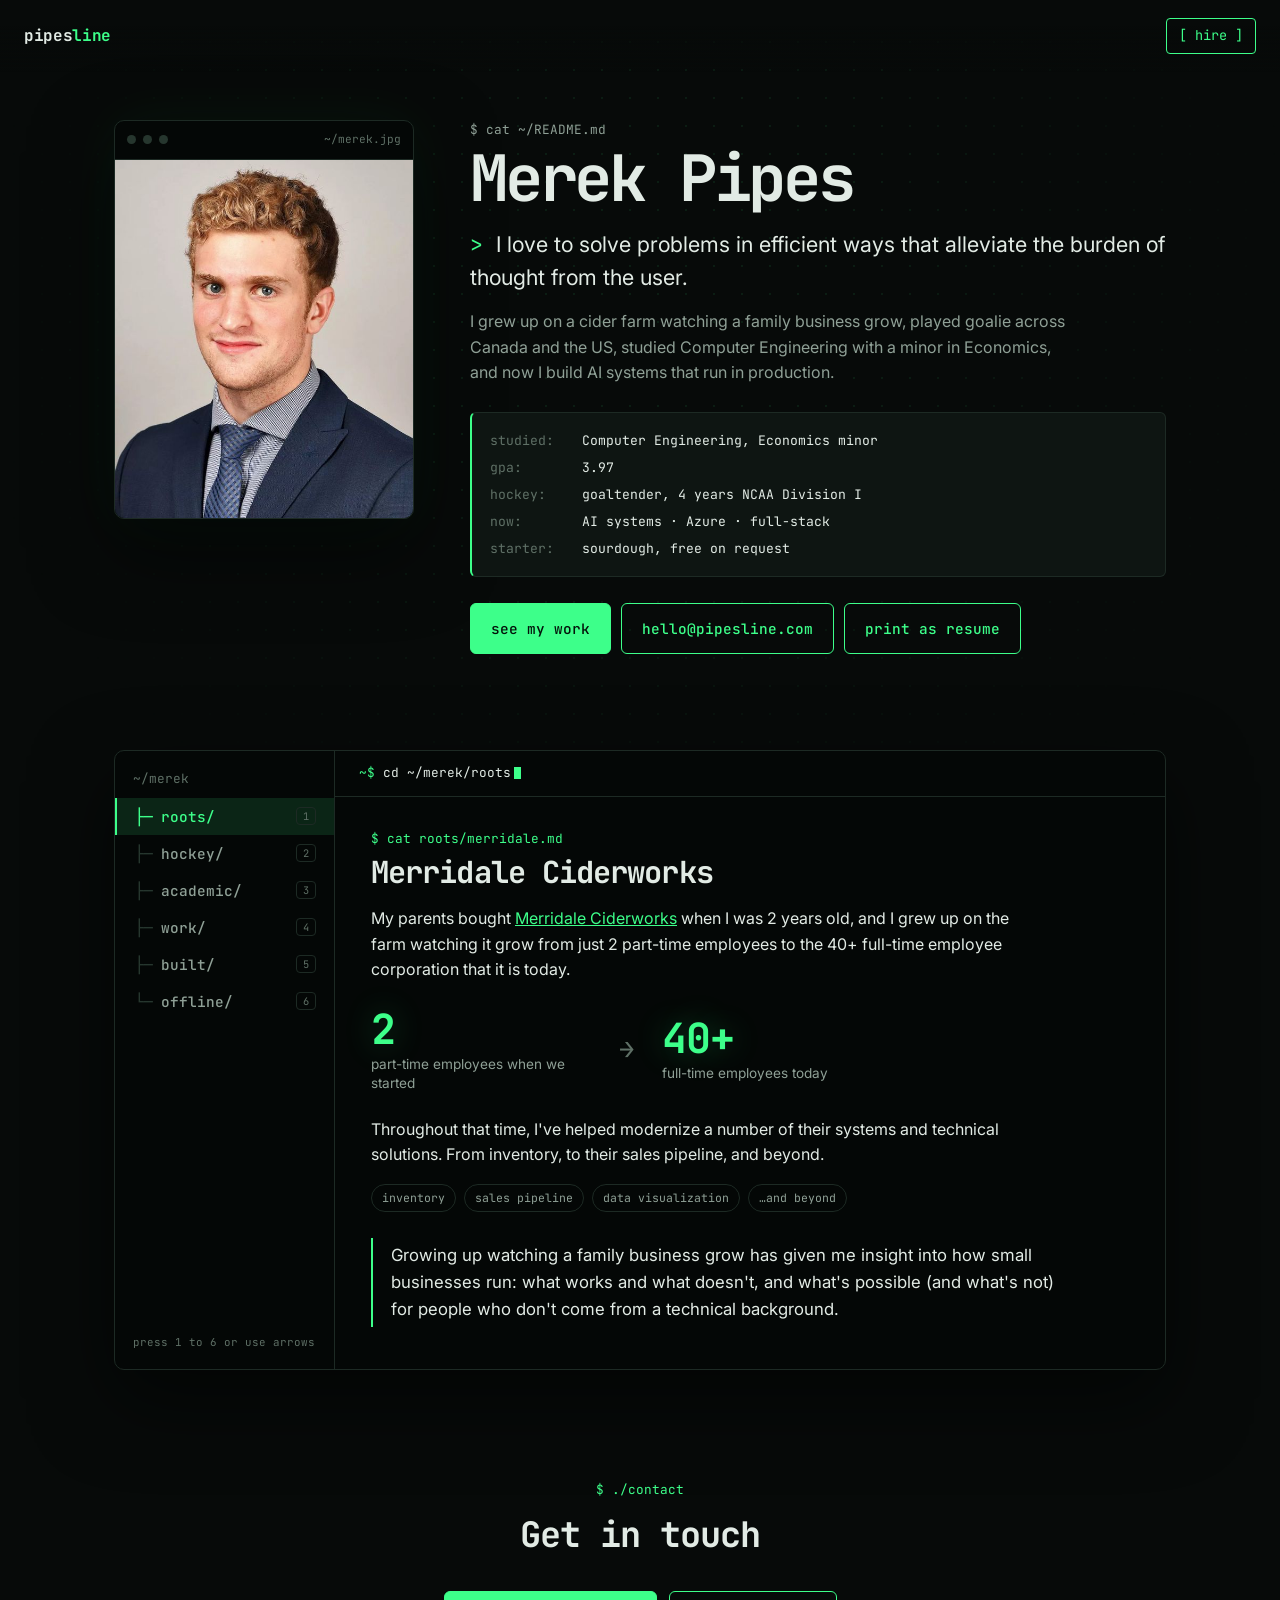
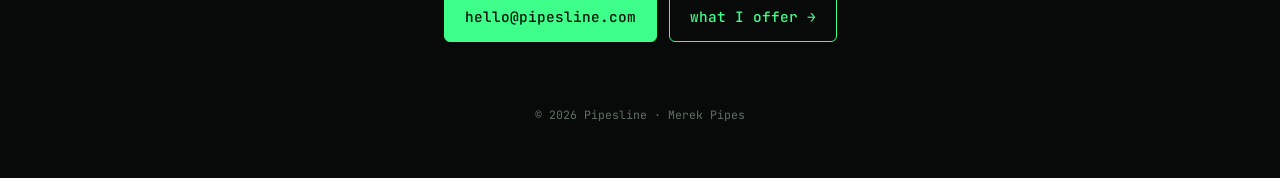
==== commit c3e04f91: "Plain-spoken copy pass, link QCL, drop GitHub links Rewrite punchy headlines and taglines in plainer" ====
--- a/about.html
+++ b/about.html
@@ -3,10 +3,10 @@
 <head>
   <meta charset="utf-8">
   <meta name="viewport" content="width=device-width, initial-scale=1">
-  <title>Merek Pipes — About</title>
+  <title>About Merek Pipes</title>
   <meta name="description" content="Merek Pipes: grew up in a family cider business, played NCAA D1 hockey, played NCAA D1 hockey as a goaltender, studied Computer Engineering with a minor in Economics, and now builds AI systems in Azure.">
   <meta name="theme-color" content="#070a09">
-  <meta property="og:title" content="Merek Pipes — About">
+  <meta property="og:title" content="About Merek Pipes">
   <meta property="og:description" content="Family business roots, D1 hockey, Computer Engineering, and production AI systems.">
   <meta property="og:url" content="https://pipesline.com/about">
   <meta property="og:image" content="https://pipesline.com/img/merek.jpg">
@@ -45,7 +45,7 @@
 
         <dl class="facts mono">
           <div><dt>studied</dt><dd>Computer Engineering, Economics minor</dd></div>
-          <div><dt>gpa</dt><dd>3.97, graduated early</dd></div>
+          <div><dt>gpa</dt><dd>3.97</dd></div>
           <div><dt>hockey</dt><dd>goaltender, 4 years NCAA Division I</dd></div>
           <div><dt>now</dt><dd>AI systems · Azure · full-stack</dd></div>
           <div><dt>starter</dt><dd>sourdough, free on request</dd></div>
@@ -69,7 +69,7 @@
         <button role="tab" id="t-work" aria-controls="work" type="button"><span class="br" aria-hidden="true">├─</span>work/<kbd>4</kbd></button>
         <button role="tab" id="t-built" aria-controls="built" type="button"><span class="br" aria-hidden="true">├─</span>built/<kbd>5</kbd></button>
         <button role="tab" id="t-offline" aria-controls="offline" type="button"><span class="br" aria-hidden="true">└─</span>offline/<kbd>6</kbd></button>
-        <p class="tree-hint" aria-hidden="true">press 1–6 or use arrows</p>
+        <p class="tree-hint" aria-hidden="true">press 1 to 6 or use arrows</p>
       </div>
 
       <div class="pane">
@@ -78,7 +78,7 @@
         <!-- roots -->
         <section class="panel" role="tabpanel" id="roots" aria-labelledby="t-roots" tabindex="0">
           <p class="cmd mono">$ cat roots/merridale.md</p>
-          <h2 class="mono">Growing up in a growing business</h2>
+          <h2 class="mono">Merridale Ciderworks</h2>
           <p>My parents bought <a href="https://merridale.ca" target="_blank" rel="noopener">Merridale Ciderworks</a> when I was 2 years old, and I grew up on the farm watching it grow from just 2 part-time employees to the 40+ full-time employee corporation that it is today.</p>
 
           <div class="stats">
@@ -97,7 +97,7 @@
         <!-- hockey -->
         <section class="panel" role="tabpanel" id="hockey" aria-labelledby="t-hockey" tabindex="0">
           <p class="cmd mono">$ traceroute union-college</p>
-          <h2 class="mono">Hockey took me across the map</h2>
+          <h2 class="mono">Hockey</h2>
           <p>I grew up in Cobble Hill, BC, and played hockey all across Canada and the United States. It took me from Shawnigan Lake, to Richmond, to La Ronge, Saskatchewan, to Swan Valley, Manitoba, and all the way to Schenectady, New York, where I got a hockey scholarship to play goal for Union College.</p>
 
           <div class="route" style="--p: 0">
@@ -126,7 +126,7 @@
 
           <div class="stats">
             <div class="stat"><b class="mono" data-count="3.97" data-decimals="2">3.97</b><span>GPA</span></div>
-            <div class="stat"><b class="mono">early</b><span>graduated ahead of schedule</span></div>
+            <div class="stat"><b class="mono">2</b><span>years of undergraduate research</span></div>
           </div>
 
           <h3 class="mono">research/</h3>
@@ -134,7 +134,7 @@
           <figure class="chaos">
             <canvas id="chaos" height="150" aria-hidden="true"></canvas>
             <figcaption class="mono">
-              <span>two Lorenz signals that start <b>0.000001</b> apart. deterministic, but they look like noise.</span>
+              <span>two Lorenz signals that start <b>0.000001</b> apart and end up completely different. (illustration only)</span>
               <button type="button" data-rerun>↻ nudge &amp; rerun</button>
             </figcaption>
           </figure>
@@ -144,7 +144,7 @@
             <li><b>IEEE AESS Engineering Scholarship</b><span>Given to only 2 people annually across the country, for research in the aerospace field. The first recipient from Union College.</span></li>
             <li><b>Top Computer / Electrical Engineer</b><span>Awarded to the most excellent Computer or Electrical Engineer in my year.</span></li>
             <li><b>4× AHCA All-American Scholar</b><span>American Hockey Coaches Association.</span></li>
-            <li><b>ECAC Hockey All-Academic Team</b></li>
+            <li><b>4× ECAC Hockey All-Academic Team</b></li>
             <li><b>4× Thomas Van Arden Dukehart Academic Award</b><span>Highest GPA on the Union men's hockey team.</span></li>
           </ul>
         </section>
@@ -152,12 +152,12 @@
         <!-- work -->
         <section class="panel" role="tabpanel" id="work" aria-labelledby="t-work" tabindex="0">
           <p class="cmd mono">$ ls work/</p>
-          <h2 class="mono">Two systems, both running in production</h2>
+          <h2 class="mono">What I've built at work</h2>
           <p>At work, I've built two different systems. Both are full IaC setups in Azure.</p>
 
           <article class="system">
             <p class="ship-k mono">01 · graph rag · prediction</p>
-            <h3>Time entries that write themselves</h3>
+            <h3>Time entry prediction</h3>
             <p>It pulls data from a number of integrations and stores it on a synced schedule. It then makes predictions on that data using a graph RAG system to create time entries for billable and non-billable hours against jobs.</p>
 
             <div class="flow">
@@ -190,7 +190,7 @@
 
           <article class="system">
             <p class="ship-k mono">02 · agent · reporting</p>
-            <h3>A chatbot that can actually do things</h3>
+            <h3>Reporting and actions chatbot</h3>
             <p>A chatbot that has sandboxed access to do reporting, as well as take actions like approving timesheets. It can create charts for a user, tracks the history of how people are using it, and has proper token tooling for security.</p>
             <ul class="tags mono">
               <li>sandboxed reporting</li><li>approves timesheets</li><li>builds charts</li><li>usage history</li><li>token security</li>
@@ -217,7 +217,7 @@
             <a class="ship" href="https://rentive.ca" target="_blank" rel="noopener">
               <span class="ship-k mono">product · live ↗</span>
               <b>rentive.ca</b>
-              <span>Rental marketplace with AI support and AI listing import. Built solo.</span>
+              <span>Rental marketplace with AI support and AI listing import, built on my own.</span>
             </a>
             <div class="ship">
               <span class="ship-k mono">data viz</span>
@@ -259,11 +259,10 @@
 
     <section class="about-foot">
       <p class="cmd mono">$ ./contact</p>
-      <h2 class="mono">Want to work together?</h2>
+      <h2 class="mono">Get in touch</h2>
       <div class="cta">
         <a class="btn primary mono" href="mailto:hello@pipesline.com" data-email>hello@pipesline.com</a>
         <a class="btn mono" href="index.html">what I offer →</a>
-        <a class="btn mono" href="https://github.com/merekpipesvi" target="_blank" rel="noopener">github ↗</a>
       </div>
       <footer class="foot mono">© 2026 Pipesline · Merek Pipes</footer>
     </section>
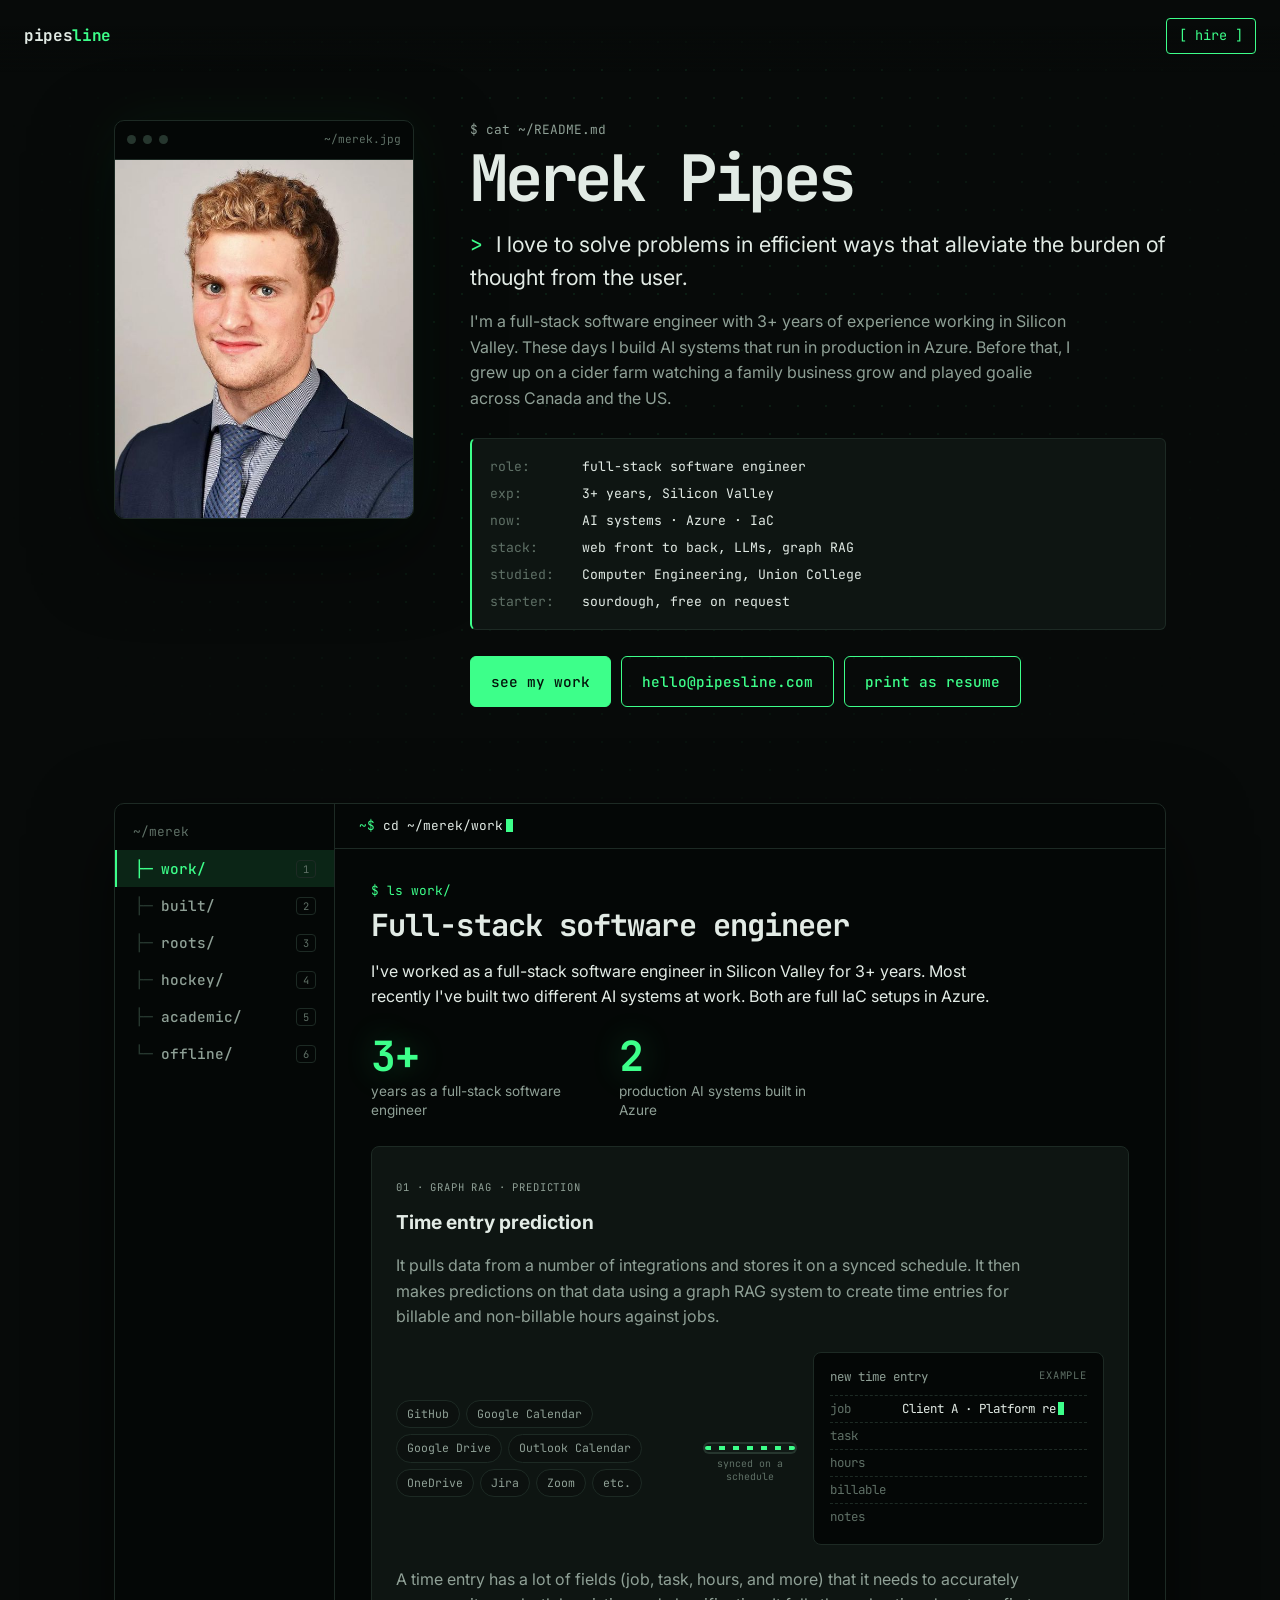
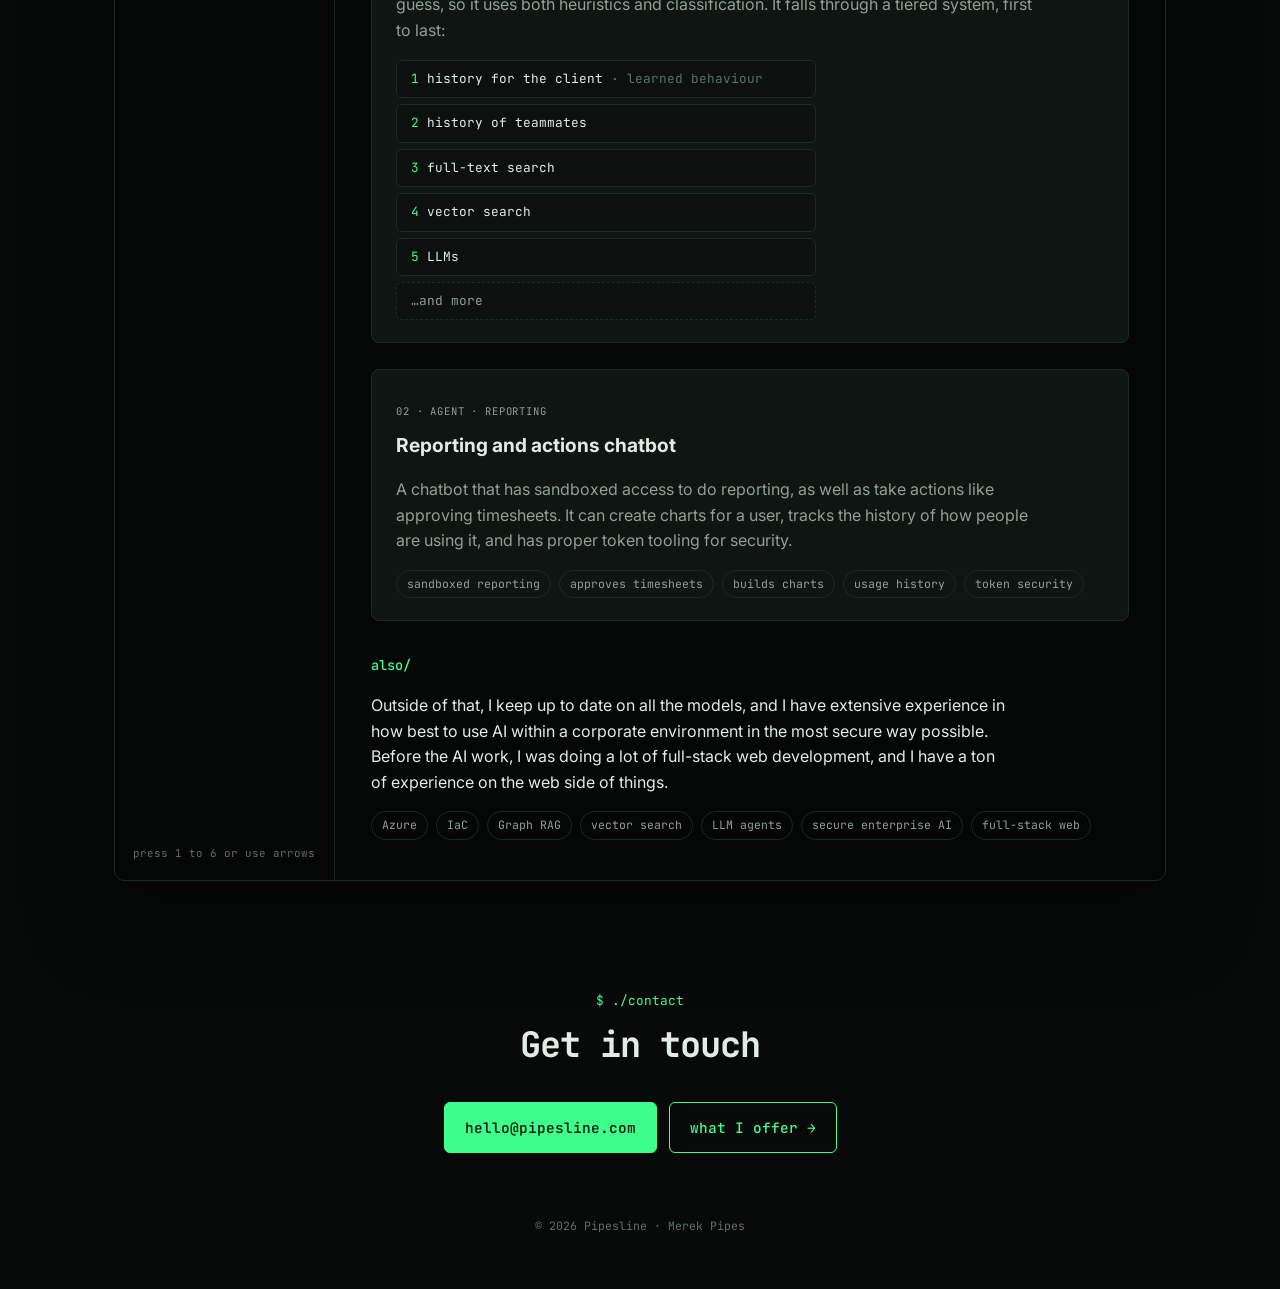
==== commit b3f42535: "Lead about page with full-stack engineering experience Open on the work tab, put work/built first in" ====
--- a/about.html
+++ b/about.html
@@ -4,10 +4,10 @@
   <meta charset="utf-8">
   <meta name="viewport" content="width=device-width, initial-scale=1">
   <title>About Merek Pipes</title>
-  <meta name="description" content="Merek Pipes: grew up in a family cider business, played NCAA D1 hockey, played NCAA D1 hockey as a goaltender, studied Computer Engineering with a minor in Economics, and now builds AI systems in Azure.">
+  <meta name="description" content="Merek Pipes is a full-stack software engineer with 3+ years in Silicon Valley, building production AI systems and web apps.">
   <meta name="theme-color" content="#070a09">
   <meta property="og:title" content="About Merek Pipes">
-  <meta property="og:description" content="Family business roots, D1 hockey, Computer Engineering, and production AI systems.">
+  <meta property="og:description" content="Full-stack software engineer, 3+ years in Silicon Valley. Production AI systems in Azure.">
   <meta property="og:url" content="https://pipesline.com/about">
   <meta property="og:image" content="https://pipesline.com/img/merek.jpg">
   <link rel="icon" href="data:image/svg+xml,%3Csvg xmlns='http://www.w3.org/2000/svg' viewBox='0 0 32 32'%3E%3Crect width='32' height='32' rx='7' fill='%23070a09'/%3E%3Cpath d='M11 26V8h6.5a5 5 0 0 1 0 10H11' fill='none' stroke='%233dff8a' stroke-width='3.5' stroke-linecap='round' stroke-linejoin='round'/%3E%3C/svg%3E">
@@ -41,13 +41,14 @@
         <p class="cmd mono">$ cat ~/README.md</p>
         <h1 class="mono">Merek Pipes</h1>
         <p class="lead">I love to solve problems in efficient ways that alleviate the burden of thought from the user.</p>
-        <p>I grew up on a cider farm watching a family business grow, played goalie across Canada and the US, studied Computer Engineering with a minor in Economics, and now I build AI systems that run in production.</p>
+        <p>I'm a full-stack software engineer with 3+ years of experience working in Silicon Valley. These days I build AI systems that run in production in Azure. Before that, I grew up on a cider farm watching a family business grow and played goalie across Canada and the US.</p>
 
         <dl class="facts mono">
-          <div><dt>studied</dt><dd>Computer Engineering, Economics minor</dd></div>
-          <div><dt>gpa</dt><dd>3.97</dd></div>
-          <div><dt>hockey</dt><dd>goaltender, 4 years NCAA Division I</dd></div>
-          <div><dt>now</dt><dd>AI systems · Azure · full-stack</dd></div>
+          <div><dt>role</dt><dd>full-stack software engineer</dd></div>
+          <div><dt>exp</dt><dd>3+ years, Silicon Valley</dd></div>
+          <div><dt>now</dt><dd>AI systems · Azure · IaC</dd></div>
+          <div><dt>stack</dt><dd>web front to back, LLMs, graph RAG</dd></div>
+          <div><dt>studied</dt><dd>Computer Engineering, Union College</dd></div>
           <div><dt>starter</dt><dd>sourdough, free on request</dd></div>
         </dl>
 
@@ -63,97 +64,28 @@
     <section class="explorer" id="explore" aria-label="About Merek">
       <div class="tree mono" role="tablist" aria-label="Sections" aria-orientation="vertical">
         <p class="tree-root" aria-hidden="true">~/merek</p>
-        <button role="tab" id="t-roots" aria-controls="roots" type="button"><span class="br" aria-hidden="true">├─</span>roots/<kbd>1</kbd></button>
-        <button role="tab" id="t-hockey" aria-controls="hockey" type="button"><span class="br" aria-hidden="true">├─</span>hockey/<kbd>2</kbd></button>
-        <button role="tab" id="t-academic" aria-controls="academic" type="button"><span class="br" aria-hidden="true">├─</span>academic/<kbd>3</kbd></button>
-        <button role="tab" id="t-work" aria-controls="work" type="button"><span class="br" aria-hidden="true">├─</span>work/<kbd>4</kbd></button>
-        <button role="tab" id="t-built" aria-controls="built" type="button"><span class="br" aria-hidden="true">├─</span>built/<kbd>5</kbd></button>
+        <button role="tab" id="t-work" aria-controls="work" type="button"><span class="br" aria-hidden="true">├─</span>work/<kbd>1</kbd></button>
+        <button role="tab" id="t-built" aria-controls="built" type="button"><span class="br" aria-hidden="true">├─</span>built/<kbd>2</kbd></button>
+        <button role="tab" id="t-roots" aria-controls="roots" type="button"><span class="br" aria-hidden="true">├─</span>roots/<kbd>3</kbd></button>
+        <button role="tab" id="t-hockey" aria-controls="hockey" type="button"><span class="br" aria-hidden="true">├─</span>hockey/<kbd>4</kbd></button>
+        <button role="tab" id="t-academic" aria-controls="academic" type="button"><span class="br" aria-hidden="true">├─</span>academic/<kbd>5</kbd></button>
         <button role="tab" id="t-offline" aria-controls="offline" type="button"><span class="br" aria-hidden="true">└─</span>offline/<kbd>6</kbd></button>
         <p class="tree-hint" aria-hidden="true">press 1 to 6 or use arrows</p>
       </div>
 
       <div class="pane">
         <div class="pane-bar mono" aria-hidden="true"><span class="pane-prompt">~$</span> <span id="paneCmd">ls ~/merek</span><span class="caret"></span></div>
-
-        <!-- roots -->
-        <section class="panel" role="tabpanel" id="roots" aria-labelledby="t-roots" tabindex="0">
-          <p class="cmd mono">$ cat roots/merridale.md</p>
-          <h2 class="mono">Merridale Ciderworks</h2>
-          <p>My parents bought <a href="https://merridale.ca" target="_blank" rel="noopener">Merridale Ciderworks</a> when I was 2 years old, and I grew up on the farm watching it grow from just 2 part-time employees to the 40+ full-time employee corporation that it is today.</p>
-
-          <div class="stats">
-            <div class="stat"><b class="mono" data-count="2">2</b><span>part-time employees when we started</span></div>
-            <div class="stat-arrow mono" aria-hidden="true">→</div>
-            <div class="stat"><b class="mono" data-count="40" data-suffix="+">40+</b><span>full-time employees today</span></div>
-          </div>
-
-          <p>Throughout that time, I've helped modernize a number of their systems and technical solutions. From inventory, to their sales pipeline, and beyond.</p>
-          <ul class="tags mono" aria-label="Systems I helped modernize">
-            <li>inventory</li><li>sales pipeline</li><li>data visualization</li><li>…and beyond</li>
-          </ul>
-          <blockquote>Growing up watching a family business grow has given me insight into how small businesses run: what works and what doesn't, and what's possible (and what's not) for people who don't come from a technical background.</blockquote>
-        </section>
-
-        <!-- hockey -->
-        <section class="panel" role="tabpanel" id="hockey" aria-labelledby="t-hockey" tabindex="0">
-          <p class="cmd mono">$ traceroute union-college</p>
-          <h2 class="mono">Hockey</h2>
-          <p>I grew up in Cobble Hill, BC, and played hockey all across Canada and the United States. It took me from Shawnigan Lake, to Richmond, to La Ronge, Saskatchewan, to Swan Valley, Manitoba, and all the way to Schenectady, New York, where I got a hockey scholarship to play goal for Union College.</p>
-
-          <div class="route" style="--p: 0">
-            <div class="route-track" aria-hidden="true"><div class="route-fill"></div></div>
-            <ol>
-              <li><span class="dot" aria-hidden="true"></span><b>Shawnigan Lake</b><span>British Columbia</span></li>
-              <li><span class="dot" aria-hidden="true"></span><b>Richmond</b><span>British Columbia</span></li>
-              <li><span class="dot" aria-hidden="true"></span><b>La Ronge</b><span>Saskatchewan</span></li>
-              <li><span class="dot" aria-hidden="true"></span><b>Swan Valley</b><span>Manitoba</span></li>
-              <li><span class="dot" aria-hidden="true"></span><b>Schenectady</b><span>New York · Union College</span></li>
-            </ol>
-          </div>
-          <button class="replay mono" type="button" data-replay>↻ replay the trip</button>
-
-          <div class="stats">
-            <div class="stat"><b class="mono">4</b><span>years at Union College, NCAA Division I</span></div>
-            <div class="stat"><b class="mono">4×</b><span>Thomas Van Arden Dukehart Academic Award, highest GPA on the team</span></div>
-          </div>
-        </section>
-
-        <!-- academic -->
-        <section class="panel" role="tabpanel" id="academic" aria-labelledby="t-academic" tabindex="0">
-          <p class="cmd mono">$ cat academic/transcript</p>
-          <h2 class="mono">Union College</h2>
-          <p>A degree in Computer Engineering with a minor in Economics. I graduated early with a 3.97 GPA while juggling hockey, school, and research.</p>
-
-          <div class="stats">
-            <div class="stat"><b class="mono" data-count="3.97" data-decimals="2">3.97</b><span>GPA</span></div>
-            <div class="stat"><b class="mono">2</b><span>years of undergraduate research</span></div>
-          </div>
-
-          <h3 class="mono">research/</h3>
-          <p>For my 3rd and 4th year, I did research with Professor Chandra Pappu in using chaos theory for a joint radar and communication waveform: <em>controlled chaotic signals for dual-functional bistatic radar-communication systems</em>. The idea is to integrate radar with communications so you need fewer RF transmitters.</p>
-          <figure class="chaos">
-            <canvas id="chaos" height="150" aria-hidden="true"></canvas>
-            <figcaption class="mono">
-              <span>two Lorenz signals that start <b>0.000001</b> apart and end up completely different. (illustration only)</span>
-              <button type="button" data-rerun>↻ nudge &amp; rerun</button>
-            </figcaption>
-          </figure>
-
-          <h3 class="mono">awards/</h3>
-          <ul class="awards">
-            <li><b>IEEE AESS Engineering Scholarship</b><span>Given to only 2 people annually across the country, for research in the aerospace field. The first recipient from Union College.</span></li>
-            <li><b>Top Computer / Electrical Engineer</b><span>Awarded to the most excellent Computer or Electrical Engineer in my year.</span></li>
-            <li><b>4× AHCA All-American Scholar</b><span>American Hockey Coaches Association.</span></li>
-            <li><b>4× ECAC Hockey All-Academic Team</b></li>
-            <li><b>4× Thomas Van Arden Dukehart Academic Award</b><span>Highest GPA on the Union men's hockey team.</span></li>
-          </ul>
-        </section>
 
         <!-- work -->
         <section class="panel" role="tabpanel" id="work" aria-labelledby="t-work" tabindex="0">
           <p class="cmd mono">$ ls work/</p>
-          <h2 class="mono">What I've built at work</h2>
-          <p>At work, I've built two different systems. Both are full IaC setups in Azure.</p>
+          <h2 class="mono">Full-stack software engineer</h2>
+          <p>I've worked as a full-stack software engineer in Silicon Valley for 3+ years. Most recently I've built two different AI systems at work. Both are full IaC setups in Azure.</p>
+
+          <div class="stats">
+            <div class="stat"><b class="mono">3+</b><span>years as a full-stack software engineer</span></div>
+            <div class="stat"><b class="mono">2</b><span>production AI systems built in Azure</span></div>
+          </div>
 
           <article class="system">
             <p class="ship-k mono">01 · graph rag · prediction</p>
@@ -198,7 +130,7 @@
           </article>
 
           <h3 class="mono">also/</h3>
-          <p>Outside of that, I keep up to date on all the models, and I have extensive experience in how best to use AI within a corporate environment in the most secure way possible. Before this I was doing a lot of full-stack web development, and I have a ton of experience on the web side of things.</p>
+          <p>Outside of that, I keep up to date on all the models, and I have extensive experience in how best to use AI within a corporate environment in the most secure way possible. Before the AI work, I was doing a lot of full-stack web development, and I have a ton of experience on the web side of things.</p>
           <ul class="tags mono" aria-label="Stack">
             <li>Azure</li><li>IaC</li><li>Graph RAG</li><li>vector search</li><li>LLM agents</li><li>secure enterprise AI</li><li>full-stack web</li>
           </ul>
@@ -233,6 +165,80 @@
           <button class="replay mono" type="button" data-goto="work">→ and the two systems I built at work</button>
         </section>
 
+        <!-- roots -->
+        <section class="panel" role="tabpanel" id="roots" aria-labelledby="t-roots" tabindex="0">
+          <p class="cmd mono">$ cat roots/merridale.md</p>
+          <h2 class="mono">Merridale Ciderworks</h2>
+          <p>My parents bought <a href="https://merridale.ca" target="_blank" rel="noopener">Merridale Ciderworks</a> when I was 2 years old, and I grew up on the farm watching it grow from just 2 part-time employees to the 40+ full-time employee corporation that it is today.</p>
+
+          <div class="stats">
+            <div class="stat"><b class="mono" data-count="2">2</b><span>part-time employees when we started</span></div>
+            <div class="stat-arrow mono" aria-hidden="true">→</div>
+            <div class="stat"><b class="mono" data-count="40" data-suffix="+">40+</b><span>full-time employees today</span></div>
+          </div>
+
+          <p>Throughout that time, I've helped modernize a number of their systems and technical solutions. From inventory, to their sales pipeline, and beyond.</p>
+          <ul class="tags mono" aria-label="Systems I helped modernize">
+            <li>inventory</li><li>sales pipeline</li><li>data visualization</li><li>…and beyond</li>
+          </ul>
+          <blockquote>Growing up watching a family business grow has given me insight into how small businesses run: what works and what doesn't, and what's possible (and what's not) for people who don't come from a technical background.</blockquote>
+        </section>
+
+        <!-- hockey -->
+        <section class="panel" role="tabpanel" id="hockey" aria-labelledby="t-hockey" tabindex="0">
+          <p class="cmd mono">$ traceroute union-college</p>
+          <h2 class="mono">Hockey</h2>
+          <p>I grew up in Cobble Hill, BC, and played hockey all across Canada and the United States. It took me from Shawnigan Lake, to Richmond, to La Ronge, Saskatchewan, to Swan Valley, Manitoba, and all the way to Schenectady, New York, where I got a hockey scholarship to play goal for Union College.</p>
+
+          <div class="route" style="--p: 0">
+            <div class="route-track" aria-hidden="true"><div class="route-fill"></div></div>
+            <ol>
+              <li><span class="dot" aria-hidden="true"></span><b>Shawnigan Lake</b><span>British Columbia</span></li>
+              <li><span class="dot" aria-hidden="true"></span><b>Richmond</b><span>British Columbia</span></li>
+              <li><span class="dot" aria-hidden="true"></span><b>La Ronge</b><span>Saskatchewan</span></li>
+              <li><span class="dot" aria-hidden="true"></span><b>Swan Valley</b><span>Manitoba</span></li>
+              <li><span class="dot" aria-hidden="true"></span><b>Schenectady</b><span>New York · Union College</span></li>
+            </ol>
+          </div>
+          <button class="replay mono" type="button" data-replay>↻ replay the trip</button>
+
+          <div class="stats">
+            <div class="stat"><b class="mono">4</b><span>years at Union College, NCAA Division I</span></div>
+            <div class="stat"><b class="mono">4×</b><span>Thomas Van Arden Dukehart Academic Award, highest GPA on the team</span></div>
+          </div>
+        </section>
+
+        <!-- academic -->
+        <section class="panel" role="tabpanel" id="academic" aria-labelledby="t-academic" tabindex="0">
+          <p class="cmd mono">$ cat academic/transcript</p>
+          <h2 class="mono">Union College</h2>
+          <p>A degree in Computer Engineering with a minor in Economics. I graduated early with a 3.97 GPA while juggling hockey, school, and research.</p>
+
+          <div class="stats">
+            <div class="stat"><b class="mono" data-count="3.97" data-decimals="2">3.97</b><span>GPA</span></div>
+            <div class="stat"><b class="mono">2</b><span>years of undergraduate research</span></div>
+          </div>
+
+          <h3 class="mono">research/</h3>
+          <p>For my 3rd and 4th year, I did research with Professor Chandra Pappu in using chaos theory for a joint radar and communication waveform: <em>controlled chaotic signals for dual-functional bistatic radar-communication systems</em>. The idea is to integrate radar with communications so you need fewer RF transmitters.</p>
+          <figure class="chaos">
+            <canvas id="chaos" height="150" aria-hidden="true"></canvas>
+            <figcaption class="mono">
+              <span>two Lorenz signals that start <b>0.000001</b> apart and end up completely different. (illustration only)</span>
+              <button type="button" data-rerun>↻ nudge &amp; rerun</button>
+            </figcaption>
+          </figure>
+
+          <h3 class="mono">awards/</h3>
+          <ul class="awards">
+            <li><b>IEEE AESS Engineering Scholarship</b><span>Given to only 2 people annually across the country, for research in the aerospace field. The first recipient from Union College.</span></li>
+            <li><b>Top Computer / Electrical Engineer</b><span>Awarded to the most excellent Computer or Electrical Engineer in my year.</span></li>
+            <li><b>4× AHCA All-American Scholar</b><span>American Hockey Coaches Association.</span></li>
+            <li><b>4× ECAC Hockey All-Academic Team</b></li>
+            <li><b>4× Thomas Van Arden Dukehart Academic Award</b><span>Highest GPA on the Union men's hockey team.</span></li>
+          </ul>
+        </section>
+
         <!-- offline -->
         <section class="panel" role="tabpanel" id="offline" aria-labelledby="t-offline" tabindex="0">
           <p class="cmd mono">$ cat offline/*.txt</p>
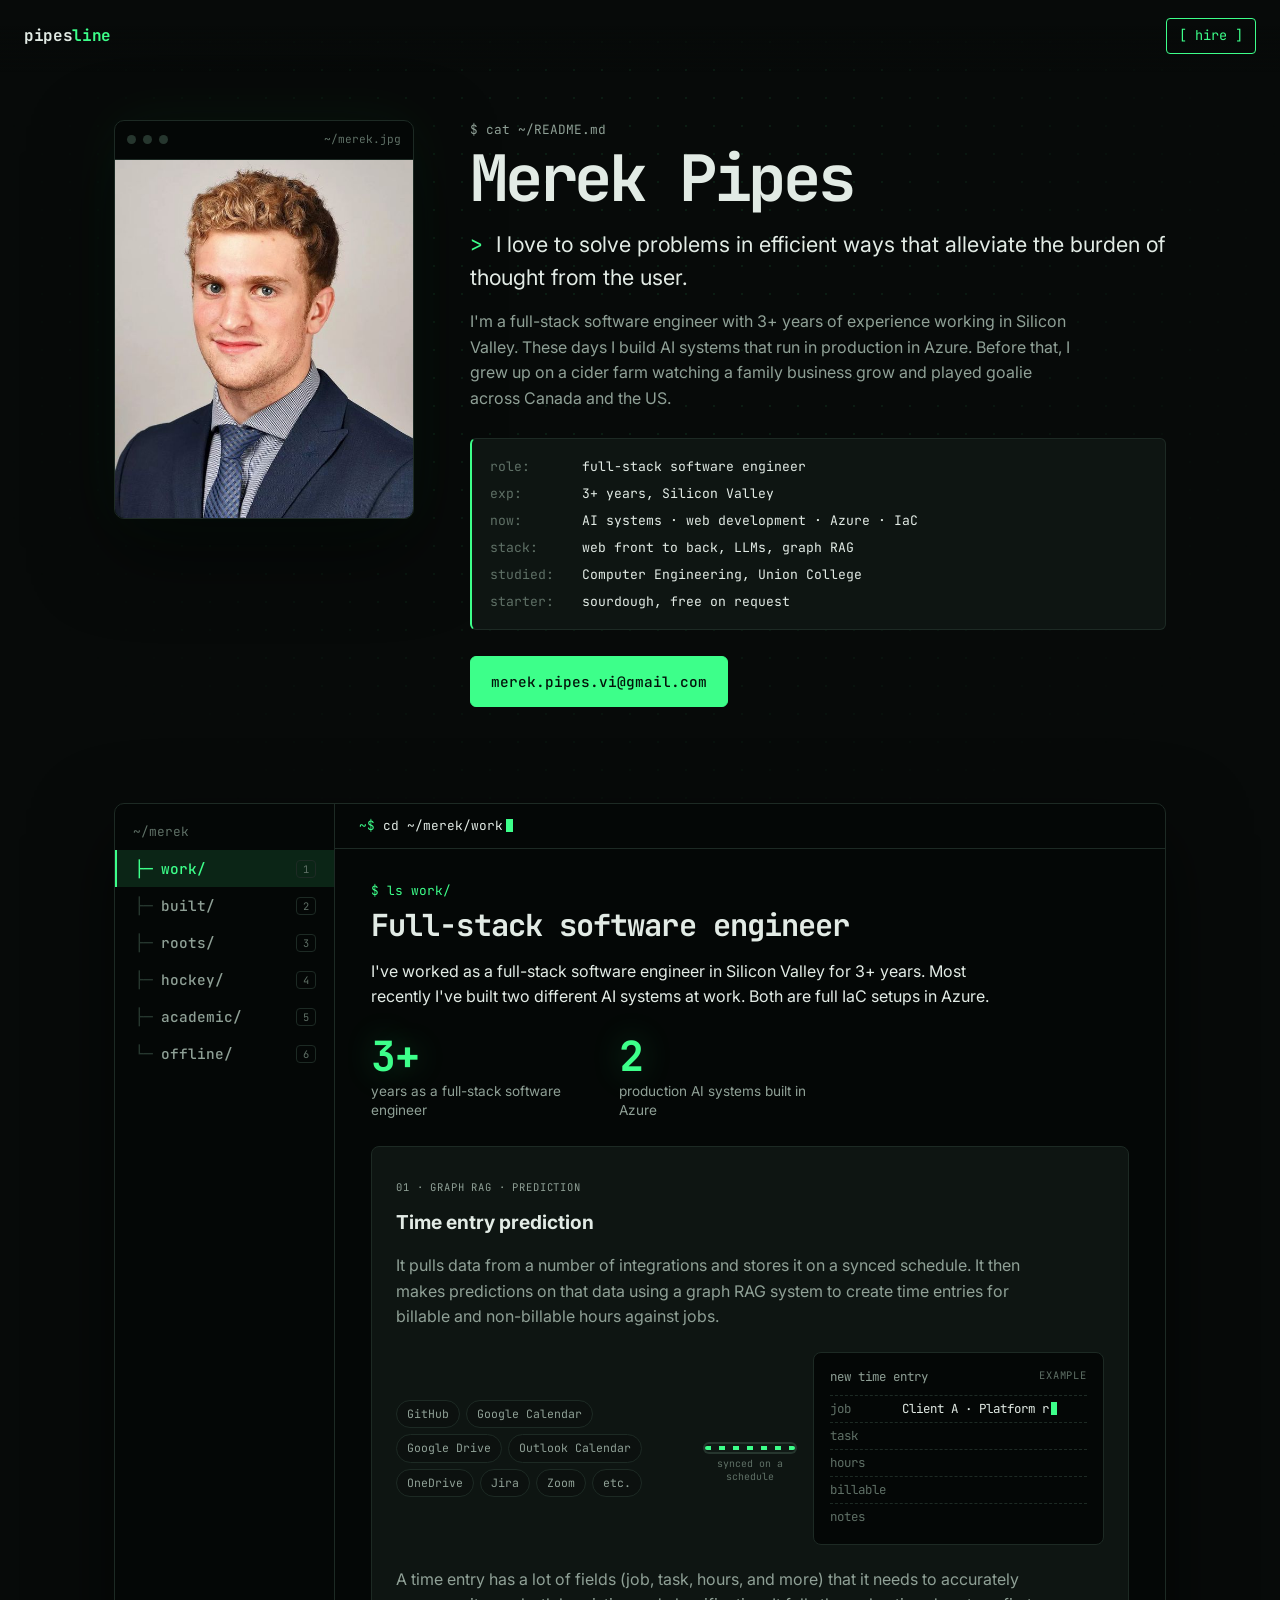
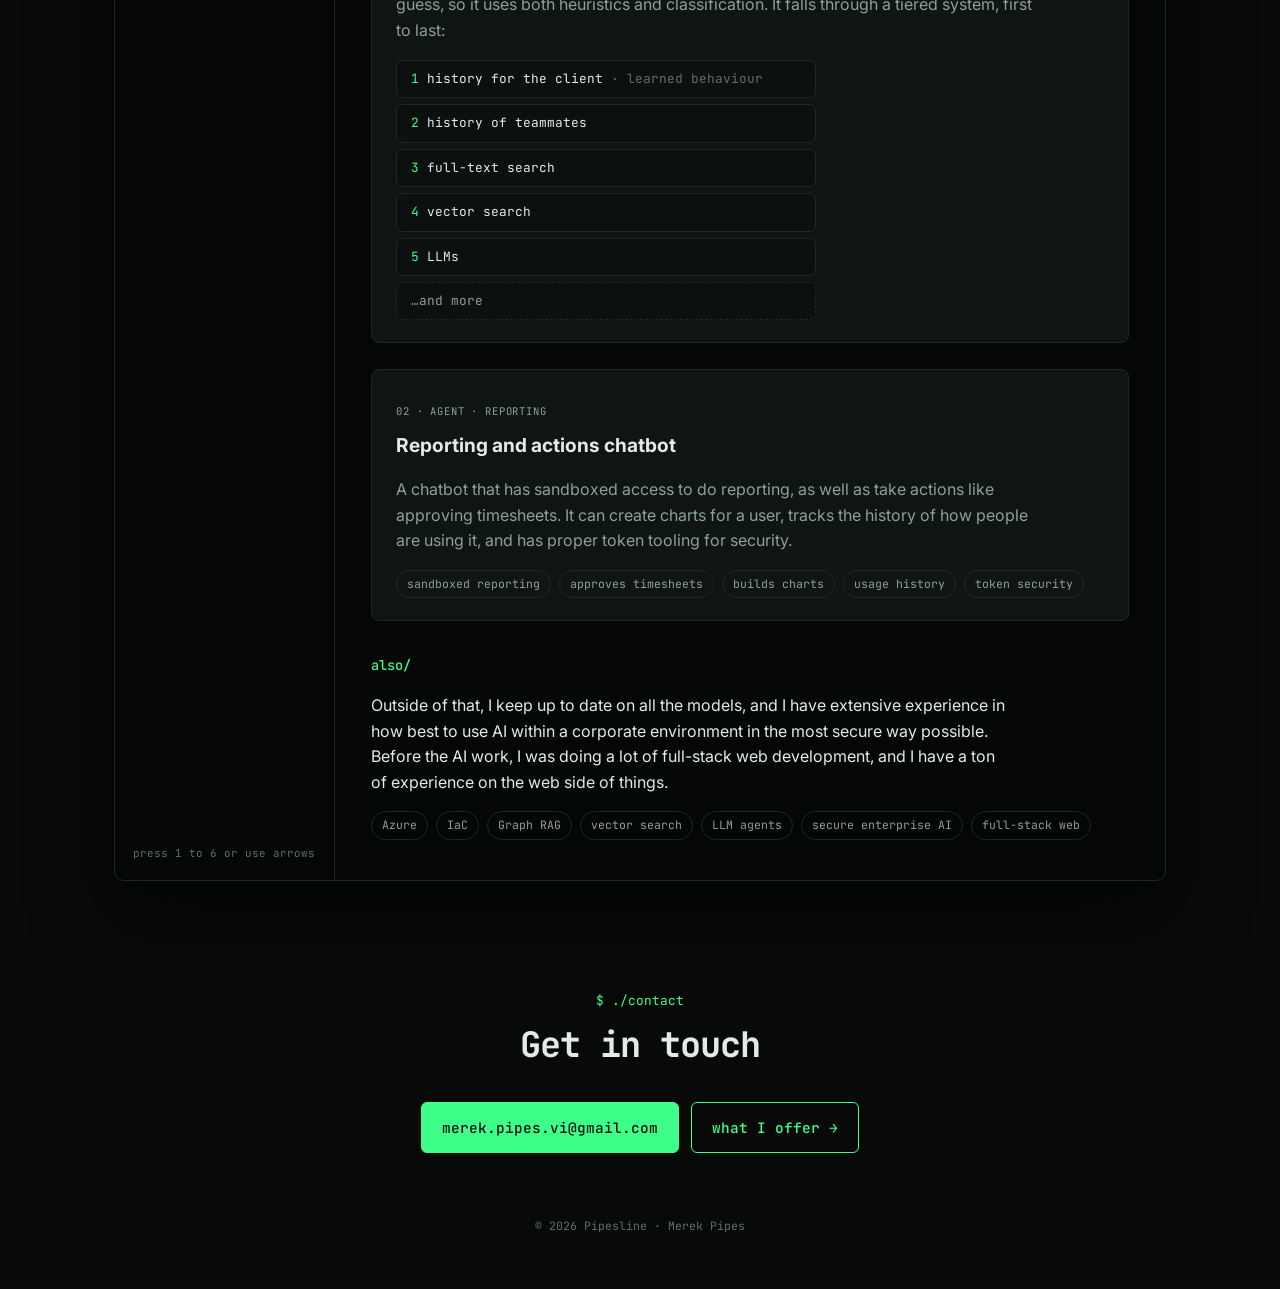
==== commit 180f0d55: "Turn the front page into a how-I-work pipeline Replace the services list with the steps of working t" ====
--- a/about.html
+++ b/about.html
@@ -46,16 +46,14 @@
         <dl class="facts mono">
           <div><dt>role</dt><dd>full-stack software engineer</dd></div>
           <div><dt>exp</dt><dd>3+ years, Silicon Valley</dd></div>
-          <div><dt>now</dt><dd>AI systems · Azure · IaC</dd></div>
+          <div><dt>now</dt><dd>AI systems · web development · Azure · IaC</dd></div>
           <div><dt>stack</dt><dd>web front to back, LLMs, graph RAG</dd></div>
           <div><dt>studied</dt><dd>Computer Engineering, Union College</dd></div>
           <div><dt>starter</dt><dd>sourdough, free on request</dd></div>
         </dl>
 
         <div class="intro-cta">
-          <a class="btn primary mono" href="#explore" data-goto="work">see my work</a>
-          <a class="btn mono" href="mailto:hello@pipesline.com" data-email>hello@pipesline.com</a>
-          <button class="btn mono" type="button" data-print>print as resume</button>
+          <a class="btn primary mono" href="mailto:merek.pipes.vi@gmail.com" data-email>merek.pipes.vi@gmail.com</a>
         </div>
       </div>
     </section>
@@ -256,7 +254,7 @@
               <p>I would happily share sourdough starter with anyone who would ask.</p>
               <p class="mono starter-state" id="starterState" aria-live="polite">status: hungry</p>
               <button class="btn mono" type="button" id="feed">feed the starter</button>
-              <a class="btn primary mono" id="askStarter" href="mailto:hello@pipesline.com?subject=Sourdough%20starter" hidden>ask for some →</a>
+              <a class="btn primary mono" id="askStarter" href="mailto:merek.pipes.vi@gmail.com?subject=Sourdough%20starter" hidden>ask for some →</a>
             </div>
           </div>
         </section>
@@ -267,7 +265,7 @@
       <p class="cmd mono">$ ./contact</p>
       <h2 class="mono">Get in touch</h2>
       <div class="cta">
-        <a class="btn primary mono" href="mailto:hello@pipesline.com" data-email>hello@pipesline.com</a>
+        <a class="btn primary mono" href="mailto:merek.pipes.vi@gmail.com" data-email>merek.pipes.vi@gmail.com</a>
         <a class="btn mono" href="index.html">what I offer →</a>
       </div>
       <footer class="foot mono">© 2026 Pipesline · Merek Pipes</footer>
